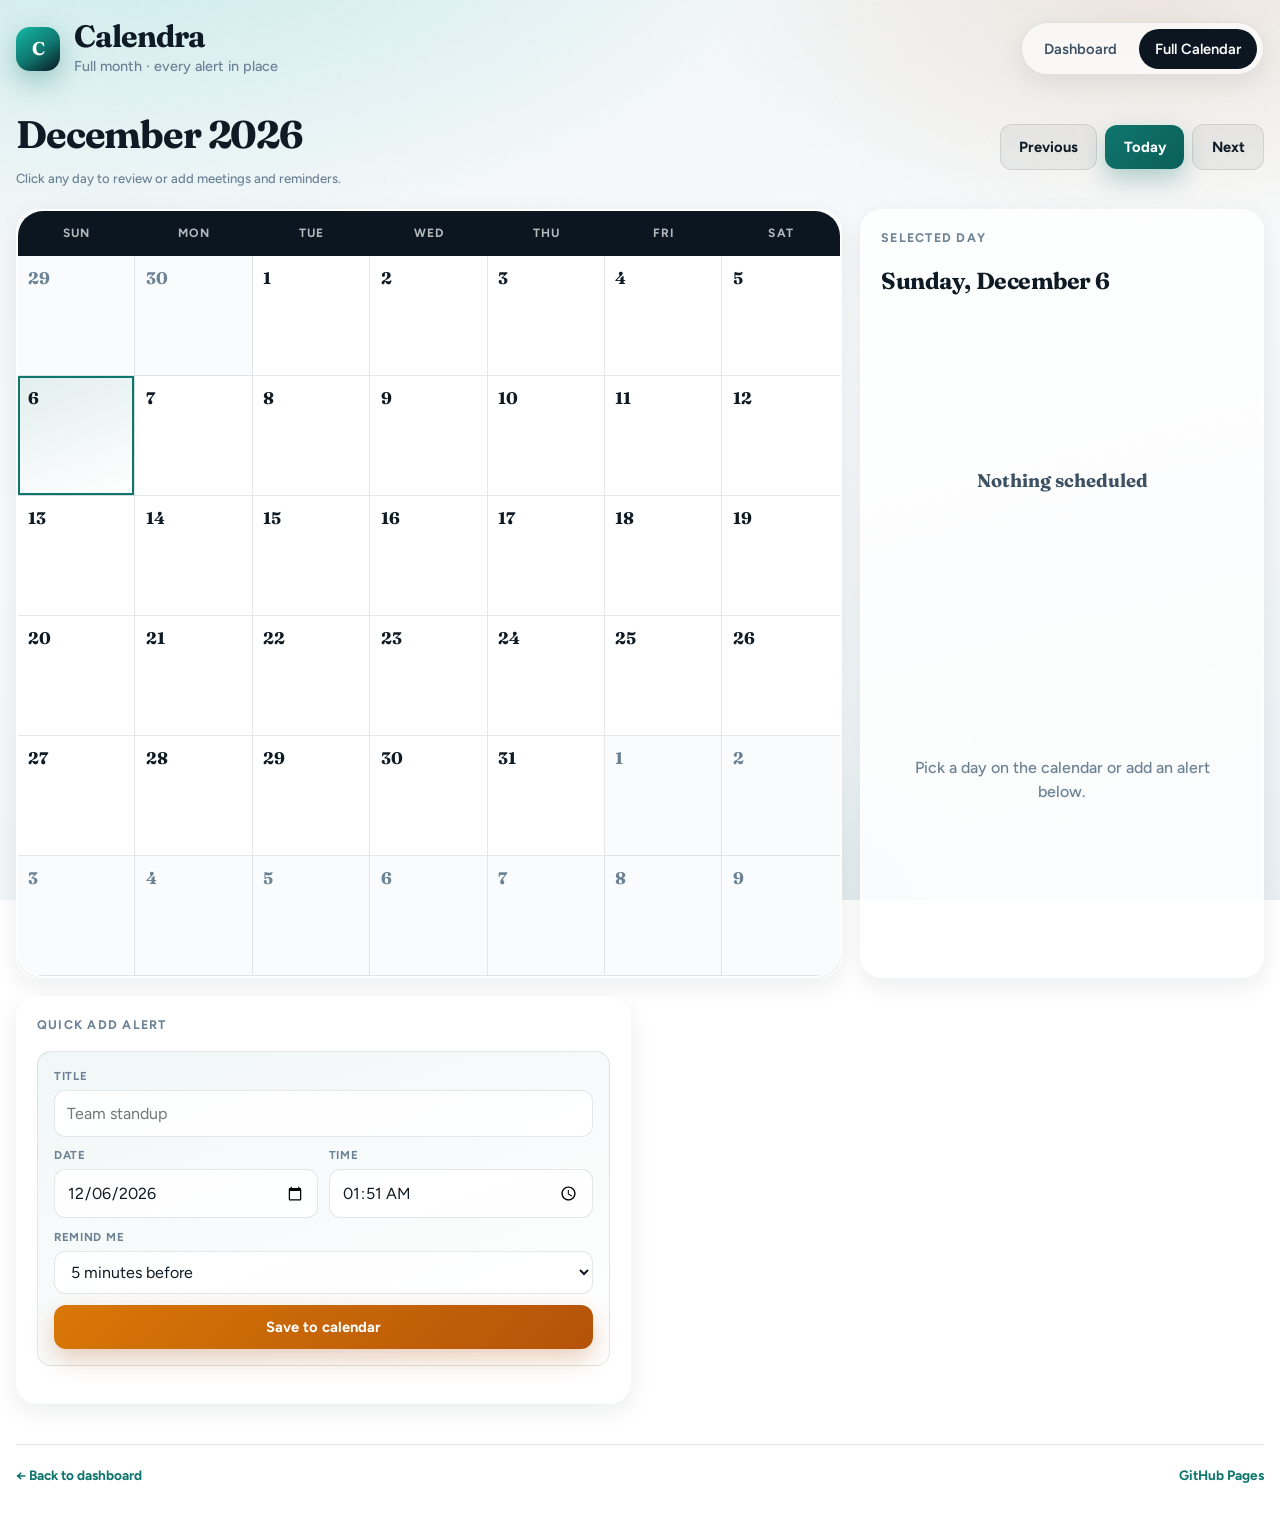
==== calendar.html @ 01c7d25f "Adding project" ====
<!DOCTYPE html>
<html lang="en">
  <head>
    <meta charset="UTF-8" />
    <meta name="viewport" content="width=device-width, initial-scale=1.0" />
    <meta name="description" content="Calendra full calendar — month view with day alerts and reminders." />
    <title>Calendra — Full Calendar</title>
    <link rel="icon" href="data:image/svg+xml,%3Csvg xmlns='http://www.w3.org/2000/svg' viewBox='0 0 64 64'%3E%3Crect width='64' height='64' rx='16' fill='%230b1620'/%3E%3Cpath d='M18 14h28v8H18zm0 14h12v22H18zm16 0h12v10H34zm0 14h12v8H34z' fill='%2314b8a6'/%3E%3C/svg%3E" />
    <link rel="stylesheet" href="css/styles.css" />
  </head>
  <body>
    <div class="app-shell">
      <header class="topbar">
        <a class="brand" href="index.html" aria-label="Calendra home">
          <div class="brand-mark" aria-hidden="true">C</div>
          <div class="brand-text">
            <h1>Calendra</h1>
            <p>Full month · every alert in place</p>
          </div>
        </a>
        <nav class="nav-links" aria-label="Primary">
          <a href="index.html">Dashboard</a>
          <a class="active" href="calendar.html">Full Calendar</a>
        </nav>
      </header>

      <div class="cal-toolbar">
        <div>
          <h2 id="cal-title">—</h2>
          <p class="status-line" style="margin: 0.35rem 0 0">
            Click any day to review or add meetings and reminders.
          </p>
        </div>
        <div class="cal-controls">
          <button type="button" class="btn btn-ghost" id="cal-prev">Previous</button>
          <button type="button" class="btn btn-primary" id="cal-today">Today</button>
          <button type="button" class="btn btn-ghost" id="cal-next">Next</button>
        </div>
      </div>

      <div class="gadgets" style="margin-bottom: 1.25rem">
        <article class="gadget g-xl" style="min-height: auto">
          <div class="gadget-inner" style="padding: 0">
            <div class="full-cal" id="full-calendar"></div>
          </div>
        </article>

        <article class="gadget g-md g-tall">
          <div class="gadget-inner">
            <div class="gadget-head">
              <h3 class="gadget-title">Selected day</h3>
            </div>
            <h3
              id="selected-day-label"
              style="margin: 0 0 1rem; font-family: var(--font-display); font-size: 1.45rem; letter-spacing: -0.02em"
            >
              —
            </h3>
            <div class="agenda-list" id="day-panel"></div>
          </div>
        </article>

        <article class="gadget g-lg">
          <div class="gadget-inner">
            <div class="gadget-head">
              <h3 class="gadget-title">Quick add alert</h3>
            </div>
            <form class="reminder-form" id="quick-form">
              <div class="field">
                <label for="quick-title">Title</label>
                <input id="quick-title" type="text" placeholder="Team standup" required />
              </div>
              <div class="form-row">
                <div class="field">
                  <label for="quick-date">Date</label>
                  <input id="quick-date" type="date" required />
                </div>
                <div class="field">
                  <label for="quick-time">Time</label>
                  <input id="quick-time" type="time" required />
                </div>
              </div>
              <div class="field">
                <label for="quick-lead">Remind me</label>
                <select id="quick-lead">
                  <option value="0">At start</option>
                  <option value="5" selected>5 minutes before</option>
                  <option value="10">10 minutes before</option>
                  <option value="15">15 minutes before</option>
                  <option value="30">30 minutes before</option>
                  <option value="60">1 hour before</option>
                </select>
              </div>
              <button type="submit" class="btn btn-warm">Save to calendar</button>
            </form>
          </div>
        </article>
      </div>

      <footer class="site-footer">
        <span><a href="index.html">← Back to dashboard</a></span>
        <span>
          <a href="https://lcarlini.github.io/Calendra/" target="_blank" rel="noopener">GitHub Pages</a>
        </span>
      </footer>
    </div>

    <div class="modal-backdrop" id="day-modal" role="dialog" aria-modal="true" aria-labelledby="modal-day-label">
      <div class="modal">
        <h3 id="modal-day-label">Day</h3>
        <p id="modal-day-summary">—</p>
        <p class="status-line">Use the Quick add panel to create an alert for this day, or close to keep browsing.</p>
        <div class="modal-actions">
          <button type="button" class="btn btn-ghost" data-close>Close</button>
          <button type="button" class="btn btn-primary" data-close onclick="document.getElementById('quick-title').focus()">
            Add alert
          </button>
        </div>
      </div>
    </div>

    <script type="module" src="js/calendar-page.js"></script>
  </body>
</html>
---- css/styles.css ----
/* Calendra — design system */
@import url('https://fonts.googleapis.com/css2?family=Fraunces:opsz,wght@9..144,500;9..144,700&family=Figtree:wght@400;500;600;700&display=swap');

:root {
  --ink: #0e1a24;
  --ink-soft: #3d5163;
  --muted: #6b8194;
  --line: rgba(14, 26, 36, 0.1);
  --surface: rgba(255, 255, 255, 0.78);
  --surface-solid: #ffffff;
  --accent: #0f766e;
  --accent-bright: #14b8a6;
  --accent-warm: #b45309;
  --accent-rose: #be123c;
  --sky: #e8f1f5;
  --mist: #f3f7f9;
  --deep: #0b1620;
  --deep-soft: #152433;
  --success: #047857;
  --warning: #b45309;
  --shadow: 0 18px 50px rgba(11, 22, 32, 0.12);
  --shadow-sm: 0 8px 24px rgba(11, 22, 32, 0.08);
  --radius: 22px;
  --radius-sm: 14px;
  --font-display: 'Fraunces', Georgia, serif;
  --font-body: 'Figtree', system-ui, sans-serif;
  --ease: cubic-bezier(0.22, 1, 0.36, 1);
}

*,
*::before,
*::after {
  box-sizing: border-box;
}

html {
  scroll-behavior: smooth;
}

body {
  margin: 0;
  min-height: 100vh;
  font-family: var(--font-body);
  color: var(--ink);
  background:
    radial-gradient(1200px 600px at 10% -10%, rgba(20, 184, 166, 0.18), transparent 55%),
    radial-gradient(900px 500px at 90% 0%, rgba(180, 83, 9, 0.12), transparent 50%),
    radial-gradient(800px 400px at 50% 100%, rgba(15, 118, 110, 0.1), transparent 45%),
    linear-gradient(165deg, #eef4f7 0%, #f7fafb 45%, #e9f0f4 100%);
  background-attachment: fixed;
  line-height: 1.5;
  overflow-x: hidden;
}

body::before {
  content: '';
  position: fixed;
  inset: 0;
  pointer-events: none;
  opacity: 0.35;
  background-image: url("data:image/svg+xml,%3Csvg viewBox='0 0 256 256' xmlns='http://www.w3.org/2000/svg'%3E%3Cfilter id='n'%3E%3CfeTurbulence type='fractalNoise' baseFrequency='0.85' numOctaves='4' stitchTiles='stitch'/%3E%3C/filter%3E%3Crect width='100%25' height='100%25' filter='url(%23n)'/%3E%3C/svg%3E");
  mix-blend-mode: soft-light;
  z-index: 0;
}

a {
  color: inherit;
  text-decoration: none;
}

button,
input,
select,
textarea {
  font: inherit;
  color: inherit;
}

button {
  cursor: pointer;
  border: none;
  background: none;
}

img {
  max-width: 100%;
  display: block;
}

/* Shell */
.app-shell {
  position: relative;
  z-index: 1;
  width: min(1440px, calc(100% - 2rem));
  margin: 0 auto;
  padding: 1.25rem 0 3rem;
}

.topbar {
  display: flex;
  align-items: center;
  justify-content: space-between;
  gap: 1rem;
  margin-bottom: 1.75rem;
  animation: rise 0.7s var(--ease) both;
}

.brand {
  display: flex;
  align-items: center;
  gap: 0.85rem;
}

.brand-mark {
  width: 44px;
  height: 44px;
  border-radius: 14px;
  background:
    linear-gradient(145deg, var(--accent-bright), var(--accent) 55%, var(--deep));
  box-shadow: 0 10px 28px rgba(15, 118, 110, 0.35);
  display: grid;
  place-items: center;
  color: white;
  font-family: var(--font-display);
  font-weight: 700;
  font-size: 1.15rem;
  position: relative;
  overflow: hidden;
}

.brand-mark::after {
  content: '';
  position: absolute;
  inset: 0;
  background: linear-gradient(120deg, transparent 30%, rgba(255, 255, 255, 0.28), transparent 70%);
  transform: translateX(-120%);
  animation: sheen 4.5s var(--ease) infinite;
}

.brand-text h1 {
  margin: 0;
  font-family: var(--font-display);
  font-size: clamp(1.55rem, 2.4vw, 2rem);
  font-weight: 700;
  letter-spacing: -0.03em;
  line-height: 1.1;
}

.brand-text p {
  margin: 0.15rem 0 0;
  color: var(--muted);
  font-size: 0.9rem;
  font-weight: 500;
}

.nav-links {
  display: flex;
  align-items: center;
  gap: 0.4rem;
  padding: 0.35rem;
  border-radius: 999px;
  background: rgba(255, 255, 255, 0.65);
  border: 1px solid var(--line);
  backdrop-filter: blur(16px);
  box-shadow: var(--shadow-sm);
}

.nav-links a {
  padding: 0.55rem 1rem;
  border-radius: 999px;
  font-weight: 600;
  font-size: 0.92rem;
  color: var(--ink-soft);
  transition: background 0.25s var(--ease), color 0.25s var(--ease), transform 0.25s var(--ease);
}

.nav-links a:hover {
  background: rgba(15, 118, 110, 0.08);
  color: var(--ink);
}

.nav-links a.active {
  background: var(--deep);
  color: white;
}

/* Hero strip */
.hero-strip {
  display: grid;
  grid-template-columns: 1.4fr 1fr;
  gap: 1.25rem;
  margin-bottom: 1.5rem;
  animation: rise 0.85s var(--ease) 0.08s both;
}

.hero-panel {
  position: relative;
  overflow: hidden;
  border-radius: calc(var(--radius) + 6px);
  padding: 1.75rem 1.85rem;
  min-height: 210px;
  color: white;
  background:
    linear-gradient(135deg, rgba(11, 22, 32, 0.92), rgba(15, 118, 110, 0.75)),
    url("data:image/svg+xml,%3Csvg width='60' height='60' viewBox='0 0 60 60' xmlns='http://www.w3.org/2000/svg'%3E%3Cg fill='none' fill-rule='evenodd'%3E%3Cg fill='%23ffffff' fill-opacity='0.04'%3E%3Cpath d='M36 34v-4h-2v4h-4v2h4v4h2v-4h4v-2h-4zm0-30V0h-2v4h-4v2h4v4h2V6h4V4h-4zM6 34v-4H4v4H0v2h4v4h2v-4h4v-2H6zM6 4V0H4v4H0v2h4v4h2V6h4V4H6z'/%3E%3C/g%3E%3C/g%3E%3C/svg%3E");
  box-shadow: var(--shadow);
}

.hero-panel::before {
  content: '';
  position: absolute;
  width: 280px;
  height: 280px;
  right: -60px;
  top: -80px;
  border-radius: 50%;
  background: radial-gradient(circle, rgba(20, 184, 166, 0.45), transparent 65%);
  animation: drift 10s ease-in-out infinite alternate;
}

.hero-panel::after {
  content: '';
  position: absolute;
  width: 200px;
  height: 200px;
  left: 35%;
  bottom: -90px;
  border-radius: 50%;
  background: radial-gradient(circle, rgba(180, 83, 9, 0.28), transparent 70%);
  animation: drift 12s ease-in-out infinite alternate-reverse;
}

.hero-content {
  position: relative;
  z-index: 1;
  height: 100%;
  display: flex;
  flex-direction: column;
  justify-content: space-between;
  gap: 1.25rem;
}

.hero-kicker {
  display: inline-flex;
  align-items: center;
  gap: 0.45rem;
  font-size: 0.78rem;
  font-weight: 700;
  letter-spacing: 0.12em;
  text-transform: uppercase;
  color: rgba(255, 255, 255, 0.72);
}

.hero-kicker span {
  width: 8px;
  height: 8px;
  border-radius: 50%;
  background: var(--accent-bright);
  box-shadow: 0 0 0 4px rgba(20, 184, 166, 0.25);
  animation: pulse 2s ease-in-out infinite;
}

.hero-panel h2 {
  margin: 0.4rem 0 0.35rem;
  font-family: var(--font-display);
  font-size: clamp(2rem, 4vw, 2.85rem);
  font-weight: 700;
  letter-spacing: -0.03em;
  line-height: 1.05;
  max-width: 14ch;
}

.hero-panel .hero-sub {
  margin: 0;
  max-width: 36ch;
  color: rgba(255, 255, 255, 0.78);
  font-size: 1rem;
}

.hero-meta {
  display: flex;
  flex-wrap: wrap;
  gap: 0.65rem;
}

.meta-chip {
  display: inline-flex;
  align-items: center;
  gap: 0.4rem;
  padding: 0.45rem 0.8rem;
  border-radius: 999px;
  background: rgba(255, 255, 255, 0.12);
  border: 1px solid rgba(255, 255, 255, 0.16);
  backdrop-filter: blur(8px);
  font-size: 0.85rem;
  font-weight: 600;
}

.hero-side {
  display: grid;
  gap: 1.25rem;
}

/* Gadgets grid */
.gadgets {
  display: grid;
  grid-template-columns: repeat(12, 1fr);
  gap: 1.15rem;
  animation: rise 0.9s var(--ease) 0.16s both;
}

.gadget {
  position: relative;
  background: var(--surface);
  border: 1px solid rgba(255, 255, 255, 0.7);
  border-radius: var(--radius);
  box-shadow: var(--shadow-sm);
  backdrop-filter: blur(18px);
  overflow: hidden;
  transition: transform 0.35s var(--ease), box-shadow 0.35s var(--ease);
}

.gadget:hover {
  transform: translateY(-3px);
  box-shadow: var(--shadow);
}

.gadget-inner {
  padding: 1.2rem 1.25rem 1.3rem;
  height: 100%;
  display: flex;
  flex-direction: column;
}

.gadget-head {
  display: flex;
  align-items: flex-start;
  justify-content: space-between;
  gap: 0.75rem;
  margin-bottom: 1rem;
}

.gadget-title {
  margin: 0;
  font-size: 0.78rem;
  font-weight: 700;
  letter-spacing: 0.1em;
  text-transform: uppercase;
  color: var(--muted);
}

.gadget-action {
  font-size: 0.8rem;
  font-weight: 700;
  color: var(--accent);
  padding: 0.25rem 0.55rem;
  border-radius: 8px;
  transition: background 0.2s var(--ease);
}

.gadget-action:hover {
  background: rgba(15, 118, 110, 0.1);
}

/* Size variants */
.g-sm { grid-column: span 3; min-height: 180px; }
.g-md { grid-column: span 4; min-height: 220px; }
.g-lg { grid-column: span 6; min-height: 280px; }
.g-xl { grid-column: span 8; min-height: 320px; }
.g-full { grid-column: span 12; min-height: 240px; }
.g-tall { min-height: 360px; }

/* Buttons */
.btn {
  display: inline-flex;
  align-items: center;
  justify-content: center;
  gap: 0.45rem;
  padding: 0.7rem 1.15rem;
  border-radius: 12px;
  font-weight: 700;
  font-size: 0.92rem;
  transition: transform 0.2s var(--ease), background 0.2s var(--ease), box-shadow 0.2s var(--ease);
}

.btn:hover {
  transform: translateY(-1px);
}

.btn-primary {
  background: linear-gradient(135deg, var(--accent), #0b5f59);
  color: white;
  box-shadow: 0 10px 24px rgba(15, 118, 110, 0.3);
}

.btn-primary:hover {
  box-shadow: 0 14px 28px rgba(15, 118, 110, 0.4);
}

.btn-ghost {
  background: rgba(14, 26, 36, 0.05);
  color: var(--ink);
  border: 1px solid var(--line);
}

.btn-ghost:hover {
  background: rgba(14, 26, 36, 0.08);
}

.btn-warm {
  background: linear-gradient(135deg, #d97706, #b45309);
  color: white;
  box-shadow: 0 10px 24px rgba(180, 83, 9, 0.28);
}

.btn-sm {
  padding: 0.45rem 0.8rem;
  font-size: 0.82rem;
  border-radius: 10px;
}

.btn-icon {
  width: 36px;
  height: 36px;
  padding: 0;
  border-radius: 10px;
  background: rgba(14, 26, 36, 0.05);
  border: 1px solid var(--line);
  display: grid;
  place-items: center;
  transition: background 0.2s var(--ease);
}

.btn-icon:hover {
  background: rgba(15, 118, 110, 0.1);
  color: var(--accent);
}

/* Clocks */
.clock-grid {
  display: grid;
  grid-template-columns: repeat(auto-fit, minmax(140px, 1fr));
  gap: 0.85rem;
  flex: 1;
}

.clock-card {
  padding: 1rem 0.9rem;
  border-radius: var(--radius-sm);
  background: linear-gradient(160deg, rgba(243, 247, 249, 0.95), rgba(255, 255, 255, 0.6));
  border: 1px solid var(--line);
  transition: border-color 0.25s var(--ease), transform 0.25s var(--ease);
}

.clock-card:hover {
  border-color: rgba(15, 118, 110, 0.35);
  transform: translateY(-2px);
}

.clock-card.local {
  background: linear-gradient(160deg, rgba(15, 118, 110, 0.12), rgba(255, 255, 255, 0.7));
  border-color: rgba(15, 118, 110, 0.25);
}

.clock-city {
  font-size: 0.78rem;
  font-weight: 700;
  letter-spacing: 0.06em;
  text-transform: uppercase;
  color: var(--muted);
  margin-bottom: 0.35rem;
}

.clock-time {
  font-family: var(--font-display);
  font-size: 1.65rem;
  font-weight: 700;
  letter-spacing: -0.03em;
  line-height: 1.1;
  font-variant-numeric: tabular-nums;
}

.clock-date {
  margin-top: 0.25rem;
  font-size: 0.8rem;
  color: var(--ink-soft);
  font-weight: 500;
}

.clock-offset {
  margin-top: 0.45rem;
  font-size: 0.72rem;
  font-weight: 700;
  color: var(--accent);
}

/* Mini calendar */
.mini-cal-nav {
  display: flex;
  align-items: center;
  justify-content: space-between;
  gap: 0.5rem;
  margin-bottom: 0.85rem;
}

.mini-cal-label {
  font-family: var(--font-display);
  font-size: 1.15rem;
  font-weight: 700;
  letter-spacing: -0.02em;
}

.weekday-row,
.days-grid {
  display: grid;
  grid-template-columns: repeat(7, 1fr);
  gap: 0.25rem;
}

.weekday-row span {
  text-align: center;
  font-size: 0.7rem;
  font-weight: 700;
  letter-spacing: 0.06em;
  text-transform: uppercase;
  color: var(--muted);
  padding: 0.25rem 0;
}

.day-cell {
  aspect-ratio: 1;
  border-radius: 12px;
  display: grid;
  place-items: center;
  font-size: 0.88rem;
  font-weight: 600;
  color: var(--ink-soft);
  transition: background 0.2s var(--ease), color 0.2s var(--ease), transform 0.2s var(--ease);
  position: relative;
}

.day-cell:not(.empty):hover {
  background: rgba(15, 118, 110, 0.1);
  color: var(--ink);
  transform: scale(1.05);
}

.day-cell.today {
  background: var(--deep);
  color: white;
  box-shadow: 0 8px 18px rgba(11, 22, 32, 0.25);
}

.day-cell.has-event::after {
  content: '';
  position: absolute;
  bottom: 5px;
  width: 5px;
  height: 5px;
  border-radius: 50%;
  background: var(--accent-bright);
}

.day-cell.today.has-event::after {
  background: white;
}

.day-cell.other-month {
  opacity: 0.35;
}

.day-cell.empty {
  pointer-events: none;
}

/* Full calendar page */
.cal-toolbar {
  display: flex;
  flex-wrap: wrap;
  align-items: center;
  justify-content: space-between;
  gap: 1rem;
  margin-bottom: 1.25rem;
  animation: rise 0.7s var(--ease) both;
}

.cal-toolbar h2 {
  margin: 0;
  font-family: var(--font-display);
  font-size: clamp(1.8rem, 3vw, 2.4rem);
  letter-spacing: -0.03em;
}

.cal-controls {
  display: flex;
  align-items: center;
  gap: 0.5rem;
}

.full-cal {
  background: var(--surface);
  border: 1px solid rgba(255, 255, 255, 0.7);
  border-radius: calc(var(--radius) + 4px);
  box-shadow: var(--shadow);
  backdrop-filter: blur(18px);
  overflow: hidden;
  animation: rise 0.85s var(--ease) 0.1s both;
}

.full-cal-weekdays {
  display: grid;
  grid-template-columns: repeat(7, 1fr);
  background: var(--deep);
  color: rgba(255, 255, 255, 0.7);
}

.full-cal-weekdays span {
  padding: 0.85rem 0.5rem;
  text-align: center;
  font-size: 0.75rem;
  font-weight: 700;
  letter-spacing: 0.1em;
  text-transform: uppercase;
}

.full-cal-days {
  display: grid;
  grid-template-columns: repeat(7, 1fr);
}

.full-day {
  min-height: 120px;
  padding: 0.65rem;
  border-right: 1px solid var(--line);
  border-bottom: 1px solid var(--line);
  background: rgba(255, 255, 255, 0.45);
  transition: background 0.2s var(--ease);
  cursor: pointer;
}

.full-day:nth-child(7n) {
  border-right: none;
}

.full-day:hover {
  background: rgba(15, 118, 110, 0.06);
}

.full-day.other {
  background: rgba(243, 247, 249, 0.5);
  color: var(--muted);
}

.full-day.today {
  background: linear-gradient(160deg, rgba(15, 118, 110, 0.12), rgba(255, 255, 255, 0.7));
  box-shadow: inset 0 0 0 2px var(--accent);
}

.full-day-num {
  font-family: var(--font-display);
  font-weight: 700;
  font-size: 1.05rem;
  margin-bottom: 0.4rem;
}

.full-day-events {
  display: flex;
  flex-direction: column;
  gap: 0.3rem;
}

.event-pill {
  font-size: 0.72rem;
  font-weight: 700;
  padding: 0.28rem 0.45rem;
  border-radius: 8px;
  background: rgba(15, 118, 110, 0.12);
  color: var(--accent);
  white-space: nowrap;
  overflow: hidden;
  text-overflow: ellipsis;
}

.event-pill.warn {
  background: rgba(180, 83, 9, 0.12);
  color: var(--accent-warm);
}

.event-pill.alert {
  background: rgba(190, 18, 60, 0.1);
  color: var(--accent-rose);
}

/* Weather */
.weather-now {
  display: grid;
  grid-template-columns: auto 1fr;
  gap: 1rem;
  align-items: center;
  margin-bottom: 1rem;
}

.weather-icon {
  width: 72px;
  height: 72px;
  border-radius: 20px;
  display: grid;
  place-items: center;
  font-size: 2rem;
  background: linear-gradient(145deg, rgba(15, 118, 110, 0.15), rgba(180, 83, 9, 0.1));
}

.weather-temp {
  font-family: var(--font-display);
  font-size: 2.6rem;
  font-weight: 700;
  letter-spacing: -0.04em;
  line-height: 1;
}

.weather-desc {
  color: var(--ink-soft);
  font-weight: 600;
  margin-top: 0.2rem;
}

.weather-loc {
  font-size: 0.85rem;
  color: var(--muted);
  font-weight: 600;
  margin-top: 0.15rem;
}

.weather-stats {
  display: grid;
  grid-template-columns: repeat(3, 1fr);
  gap: 0.55rem;
  margin-bottom: 1rem;
}

.stat {
  padding: 0.65rem;
  border-radius: 12px;
  background: rgba(14, 26, 36, 0.04);
  text-align: center;
}

.stat strong {
  display: block;
  font-family: var(--font-display);
  font-size: 1.1rem;
  letter-spacing: -0.02em;
}

.stat span {
  font-size: 0.7rem;
  font-weight: 700;
  letter-spacing: 0.06em;
  text-transform: uppercase;
  color: var(--muted);
}

.forecast-scroll {
  display: flex;
  gap: 0.55rem;
  overflow-x: auto;
  padding-bottom: 0.35rem;
  scrollbar-width: thin;
  scrollbar-color: rgba(15, 118, 110, 0.35) transparent;
  flex: 1;
}

.forecast-day {
  flex: 0 0 72px;
  padding: 0.7rem 0.4rem;
  border-radius: 14px;
  background: rgba(255, 255, 255, 0.7);
  border: 1px solid var(--line);
  text-align: center;
  transition: transform 0.2s var(--ease), border-color 0.2s var(--ease);
}

.forecast-day:hover {
  transform: translateY(-2px);
  border-color: rgba(15, 118, 110, 0.35);
}

.forecast-day .d {
  font-size: 0.7rem;
  font-weight: 700;
  color: var(--muted);
  text-transform: uppercase;
  letter-spacing: 0.04em;
}

.forecast-day .ico {
  font-size: 1.35rem;
  margin: 0.35rem 0;
}

.forecast-day .t {
  font-size: 0.8rem;
  font-weight: 700;
  font-variant-numeric: tabular-nums;
}

.forecast-day .rain {
  font-size: 0.68rem;
  color: var(--accent);
  font-weight: 600;
  margin-top: 0.2rem;
}

/* Reminders */
.reminder-form {
  display: grid;
  gap: 0.65rem;
  margin-bottom: 1rem;
  padding: 1rem;
  border-radius: var(--radius-sm);
  background: linear-gradient(160deg, rgba(15, 118, 110, 0.06), rgba(255, 255, 255, 0.5));
  border: 1px solid var(--line);
}

.form-row {
  display: grid;
  grid-template-columns: 1fr 1fr;
  gap: 0.65rem;
}

.field {
  display: flex;
  flex-direction: column;
  gap: 0.3rem;
}

.field label {
  font-size: 0.72rem;
  font-weight: 700;
  letter-spacing: 0.06em;
  text-transform: uppercase;
  color: var(--muted);
}

.field input,
.field select,
.field textarea {
  padding: 0.65rem 0.75rem;
  border-radius: 11px;
  border: 1px solid var(--line);
  background: rgba(255, 255, 255, 0.9);
  outline: none;
  transition: border-color 0.2s var(--ease), box-shadow 0.2s var(--ease);
}

.field input:focus,
.field select:focus,
.field textarea:focus {
  border-color: rgba(15, 118, 110, 0.5);
  box-shadow: 0 0 0 3px rgba(15, 118, 110, 0.12);
}

.reminder-list {
  display: flex;
  flex-direction: column;
  gap: 0.55rem;
  flex: 1;
  overflow: auto;
  max-height: 320px;
  padding-right: 0.2rem;
}

.reminder-item {
  display: grid;
  grid-template-columns: auto 1fr auto;
  gap: 0.75rem;
  align-items: start;
  padding: 0.85rem;
  border-radius: 14px;
  background: rgba(255, 255, 255, 0.75);
  border: 1px solid var(--line);
  animation: rise 0.4s var(--ease) both;
}

.reminder-item.done {
  opacity: 0.55;
}

.reminder-item.done .reminder-title {
  text-decoration: line-through;
}

.reminder-time {
  min-width: 58px;
  padding: 0.35rem 0.5rem;
  border-radius: 10px;
  background: var(--deep);
  color: white;
  font-weight: 700;
  font-size: 0.8rem;
  text-align: center;
  font-variant-numeric: tabular-nums;
}

.reminder-title {
  font-weight: 700;
  font-size: 0.95rem;
  margin: 0 0 0.15rem;
}

.reminder-meta {
  font-size: 0.78rem;
  color: var(--muted);
  font-weight: 500;
}

.reminder-actions {
  display: flex;
  gap: 0.3rem;
}

.empty-state {
  flex: 1;
  display: grid;
  place-items: center;
  text-align: center;
  padding: 1.5rem;
  color: var(--muted);
  font-weight: 500;
}

.empty-state strong {
  display: block;
  color: var(--ink-soft);
  font-family: var(--font-display);
  font-size: 1.15rem;
  margin-bottom: 0.3rem;
}

/* Agenda today */
.agenda-list {
  display: flex;
  flex-direction: column;
  gap: 0.6rem;
  flex: 1;
}

.agenda-item {
  display: grid;
  grid-template-columns: 4px 1fr;
  gap: 0.85rem;
  padding: 0.75rem 0.85rem;
  border-radius: 14px;
  background: rgba(255, 255, 255, 0.7);
  border: 1px solid var(--line);
}

.agenda-bar {
  border-radius: 999px;
  background: var(--accent);
}

.agenda-bar.warm { background: var(--accent-warm); }
.agenda-bar.rose { background: var(--accent-rose); }

.agenda-time {
  font-size: 0.75rem;
  font-weight: 700;
  color: var(--muted);
  letter-spacing: 0.04em;
}

.agenda-title {
  font-weight: 700;
  margin-top: 0.1rem;
}

/* Modal */
.modal-backdrop {
  position: fixed;
  inset: 0;
  background: rgba(11, 22, 32, 0.55);
  backdrop-filter: blur(6px);
  z-index: 100;
  display: grid;
  place-items: center;
  padding: 1rem;
  opacity: 0;
  pointer-events: none;
  transition: opacity 0.25s var(--ease);
}

.modal-backdrop.open {
  opacity: 1;
  pointer-events: auto;
}

.modal {
  width: min(480px, 100%);
  background: var(--surface-solid);
  border-radius: calc(var(--radius) + 2px);
  box-shadow: var(--shadow);
  padding: 1.5rem;
  transform: translateY(12px) scale(0.98);
  transition: transform 0.3s var(--ease);
}

.modal-backdrop.open .modal {
  transform: none;
}

.modal h3 {
  margin: 0 0 0.35rem;
  font-family: var(--font-display);
  font-size: 1.45rem;
  letter-spacing: -0.02em;
}

.modal p {
  margin: 0 0 1.1rem;
  color: var(--muted);
}

.modal-actions {
  display: flex;
  justify-content: flex-end;
  gap: 0.5rem;
  margin-top: 1rem;
}

/* Toast */
.toast-host {
  position: fixed;
  right: 1.25rem;
  bottom: 1.25rem;
  z-index: 200;
  display: flex;
  flex-direction: column;
  gap: 0.55rem;
}

.toast {
  min-width: 260px;
  max-width: 360px;
  padding: 0.9rem 1rem;
  border-radius: 14px;
  background: var(--deep);
  color: white;
  box-shadow: var(--shadow);
  animation: slideIn 0.35s var(--ease) both;
  font-weight: 600;
  font-size: 0.9rem;
}

.toast small {
  display: block;
  margin-top: 0.2rem;
  opacity: 0.7;
  font-weight: 500;
}

/* Status / loading */
.status-line {
  font-size: 0.82rem;
  color: var(--muted);
  font-weight: 500;
}

.loading-dots::after {
  content: '';
  animation: dots 1.2s steps(4, end) infinite;
}

/* Footer */
.site-footer {
  margin-top: 2.5rem;
  padding-top: 1.25rem;
  border-top: 1px solid var(--line);
  display: flex;
  flex-wrap: wrap;
  justify-content: space-between;
  gap: 0.75rem;
  color: var(--muted);
  font-size: 0.85rem;
  font-weight: 500;
  animation: rise 1s var(--ease) 0.2s both;
}

.site-footer a {
  color: var(--accent);
  font-weight: 700;
}

/* Animations */
@keyframes rise {
  from {
    opacity: 0;
    transform: translateY(16px);
  }
  to {
    opacity: 1;
    transform: none;
  }
}

@keyframes sheen {
  0%, 70% { transform: translateX(-120%); }
  100% { transform: translateX(120%); }
}

@keyframes drift {
  from { transform: translate(0, 0); }
  to { transform: translate(-20px, 16px); }
}

@keyframes pulse {
  0%, 100% { transform: scale(1); opacity: 1; }
  50% { transform: scale(1.15); opacity: 0.75; }
}

@keyframes slideIn {
  from {
    opacity: 0;
    transform: translateY(12px);
  }
  to {
    opacity: 1;
    transform: none;
  }
}

@keyframes dots {
  0% { content: ''; }
  25% { content: '.'; }
  50% { content: '..'; }
  75% { content: '...'; }
}

/* Responsive */
@media (max-width: 1100px) {
  .g-sm { grid-column: span 4; }
  .g-md { grid-column: span 6; }
  .g-lg { grid-column: span 6; }
  .g-xl { grid-column: span 12; }
}

@media (max-width: 820px) {
  .hero-strip {
    grid-template-columns: 1fr;
  }

  .g-sm,
  .g-md,
  .g-lg,
  .g-xl,
  .g-full {
    grid-column: span 12;
  }

  .form-row {
    grid-template-columns: 1fr;
  }

  .full-day {
    min-height: 88px;
  }

  .topbar {
    flex-direction: column;
    align-items: stretch;
  }

  .nav-links {
    justify-content: center;
  }
}

@media (max-width: 560px) {
  .app-shell {
    width: calc(100% - 1.25rem);
  }

  .full-cal-weekdays span {
    font-size: 0.62rem;
    padding: 0.65rem 0.2rem;
  }

  .full-day {
    min-height: 72px;
    padding: 0.4rem;
  }

  .full-day-num {
    font-size: 0.9rem;
  }

  .event-pill {
    font-size: 0.62rem;
    padding: 0.2rem 0.3rem;
  }

  .weather-stats {
    grid-template-columns: 1fr;
  }
}
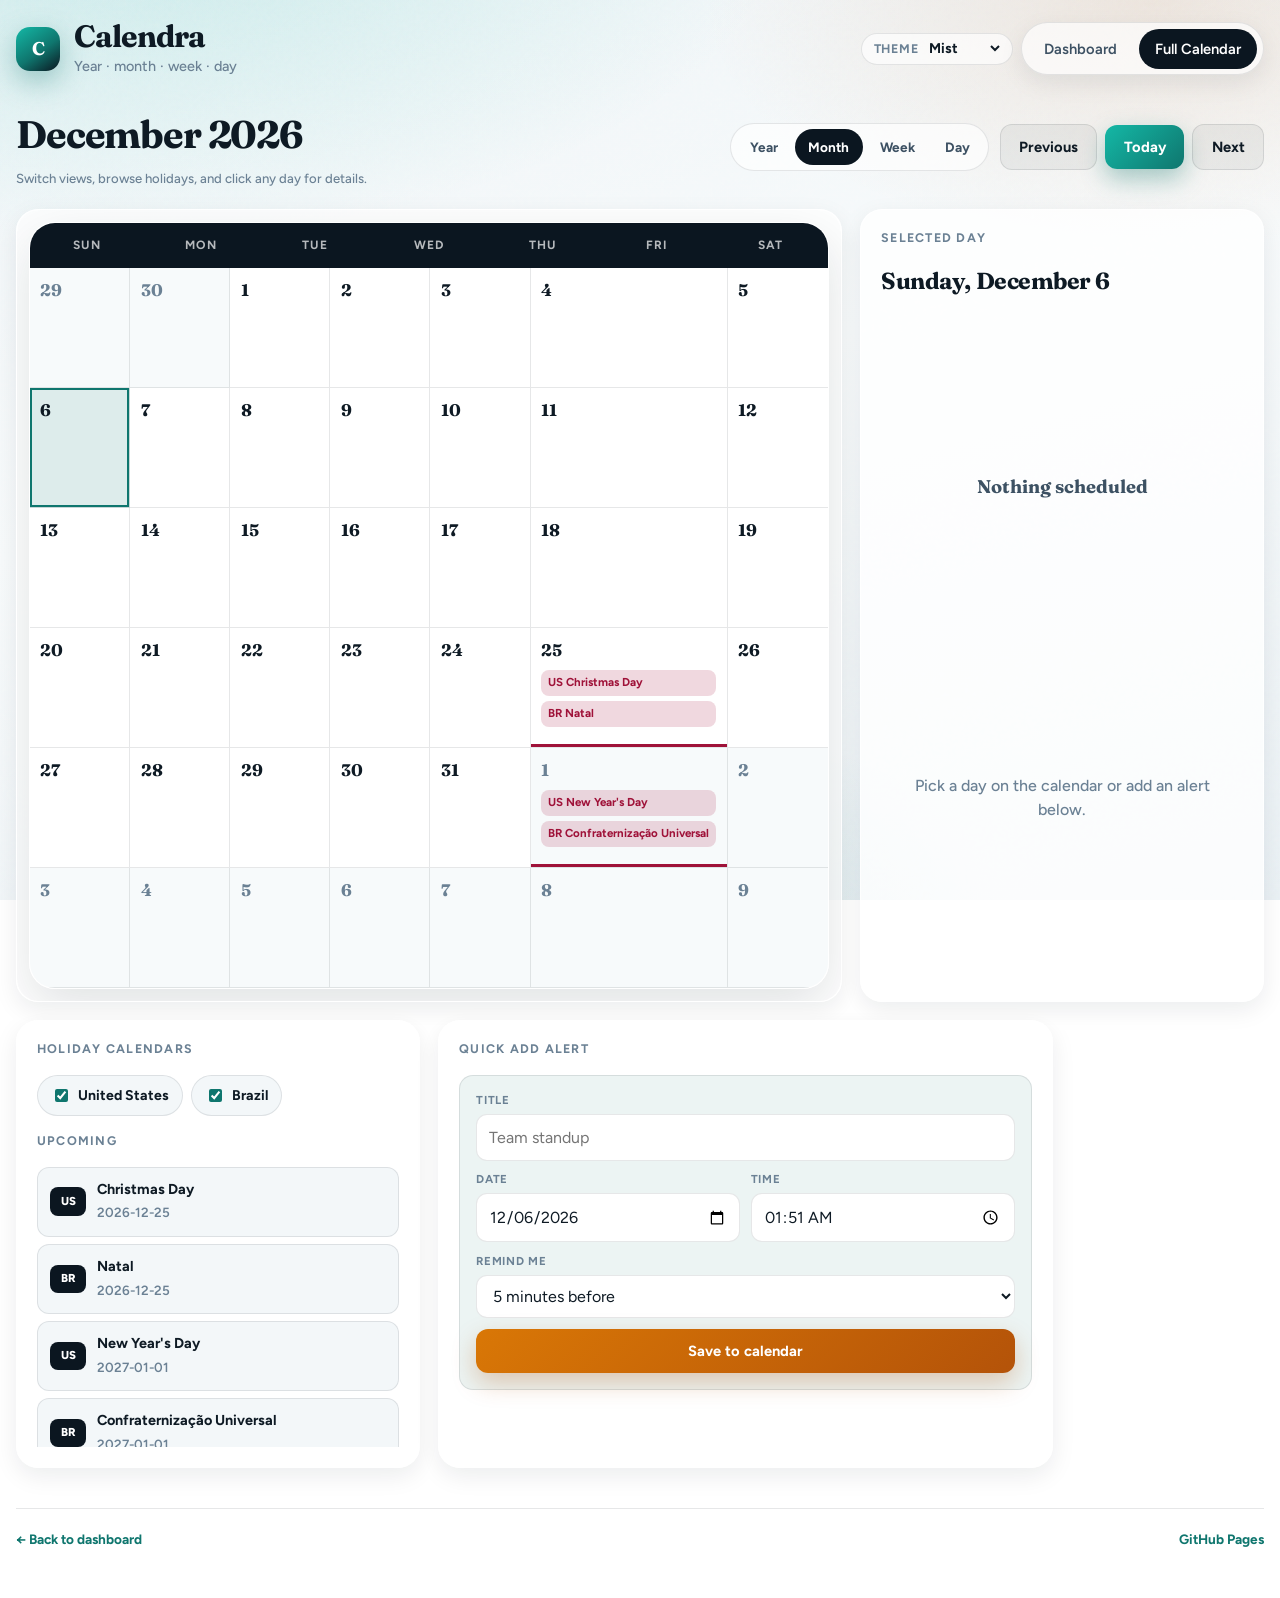
==== commit fab90dbd: "New features" ====
--- a/calendar.html
+++ b/calendar.html
@@ -1,12 +1,20 @@
 <!DOCTYPE html>
-<html lang="en">
+<html lang="en" data-theme="mist" data-mode="light">
   <head>
     <meta charset="UTF-8" />
     <meta name="viewport" content="width=device-width, initial-scale=1.0" />
-    <meta name="description" content="Calendra full calendar — month view with day alerts and reminders." />
+    <meta name="description" content="Calendra full calendar — year, month, week, and day views with USA and Brazil holidays." />
     <title>Calendra — Full Calendar</title>
     <link rel="icon" href="data:image/svg+xml,%3Csvg xmlns='http://www.w3.org/2000/svg' viewBox='0 0 64 64'%3E%3Crect width='64' height='64' rx='16' fill='%230b1620'/%3E%3Cpath d='M18 14h28v8H18zm0 14h12v22H18zm16 0h12v10H34zm0 14h12v8H34z' fill='%2314b8a6'/%3E%3C/svg%3E" />
     <link rel="stylesheet" href="css/styles.css" />
+    <script>
+      try {
+        var t = localStorage.getItem('calendra.theme.v1') || 'mist';
+        document.documentElement.dataset.theme = t;
+        var dark = ['midnight', 'ocean', 'ink', 'aurora'].indexOf(t) !== -1;
+        document.documentElement.dataset.mode = dark ? 'dark' : 'light';
+      } catch (e) {}
+    </script>
   </head>
   <body>
     <div class="app-shell">
@@ -15,33 +23,47 @@
           <div class="brand-mark" aria-hidden="true">C</div>
           <div class="brand-text">
             <h1>Calendra</h1>
-            <p>Full month · every alert in place</p>
+            <p>Year · month · week · day</p>
           </div>
         </a>
-        <nav class="nav-links" aria-label="Primary">
-          <a href="index.html">Dashboard</a>
-          <a class="active" href="calendar.html">Full Calendar</a>
-        </nav>
+        <div class="topbar-tools">
+          <label class="tool-field">
+            <span>Theme</span>
+            <select id="theme-select" aria-label="Color theme"></select>
+          </label>
+          <nav class="nav-links" aria-label="Primary">
+            <a href="index.html">Dashboard</a>
+            <a class="active" href="calendar.html">Full Calendar</a>
+          </nav>
+        </div>
       </header>
 
       <div class="cal-toolbar">
         <div>
           <h2 id="cal-title">—</h2>
           <p class="status-line" style="margin: 0.35rem 0 0">
-            Click any day to review or add meetings and reminders.
+            Switch views, browse holidays, and click any day for details.
           </p>
         </div>
-        <div class="cal-controls">
-          <button type="button" class="btn btn-ghost" id="cal-prev">Previous</button>
-          <button type="button" class="btn btn-primary" id="cal-today">Today</button>
-          <button type="button" class="btn btn-ghost" id="cal-next">Next</button>
+        <div class="cal-controls-wrap">
+          <div class="view-switch" role="tablist" aria-label="Calendar view">
+            <button type="button" class="view-btn" data-view="year">Year</button>
+            <button type="button" class="view-btn active" data-view="month">Month</button>
+            <button type="button" class="view-btn" data-view="week">Week</button>
+            <button type="button" class="view-btn" data-view="day">Day</button>
+          </div>
+          <div class="cal-controls">
+            <button type="button" class="btn btn-ghost" id="cal-prev">Previous</button>
+            <button type="button" class="btn btn-primary" id="cal-today">Today</button>
+            <button type="button" class="btn btn-ghost" id="cal-next">Next</button>
+          </div>
         </div>
       </div>
 
-      <div class="gadgets" style="margin-bottom: 1.25rem">
-        <article class="gadget g-xl" style="min-height: auto">
-          <div class="gadget-inner" style="padding: 0">
-            <div class="full-cal" id="full-calendar"></div>
+      <div class="gadgets cal-layout">
+        <article class="gadget g-xl cal-main" style="min-height: auto">
+          <div class="gadget-inner" style="padding: 0.75rem">
+            <div id="full-calendar"></div>
           </div>
         </article>
 
@@ -50,13 +72,30 @@
             <div class="gadget-head">
               <h3 class="gadget-title">Selected day</h3>
             </div>
-            <h3
-              id="selected-day-label"
-              style="margin: 0 0 1rem; font-family: var(--font-display); font-size: 1.45rem; letter-spacing: -0.02em"
-            >
-              —
-            </h3>
+            <h3 id="selected-day-label" class="selected-day-title">—</h3>
             <div class="agenda-list" id="day-panel"></div>
+          </div>
+        </article>
+
+        <article class="gadget g-md">
+          <div class="gadget-inner">
+            <div class="gadget-head">
+              <h3 class="gadget-title">Holiday calendars</h3>
+            </div>
+            <div class="holiday-toggles">
+              <label class="check-pill">
+                <input type="checkbox" id="holiday-us" checked />
+                <span>United States</span>
+              </label>
+              <label class="check-pill">
+                <input type="checkbox" id="holiday-br" checked />
+                <span>Brazil</span>
+              </label>
+            </div>
+            <div class="gadget-head" style="margin-top: 1rem">
+              <h3 class="gadget-title">Upcoming</h3>
+            </div>
+            <div class="holiday-list" id="holiday-upcoming"></div>
           </div>
         </article>
 
@@ -109,7 +148,7 @@
       <div class="modal">
         <h3 id="modal-day-label">Day</h3>
         <p id="modal-day-summary">—</p>
-        <p class="status-line">Use the Quick add panel to create an alert for this day, or close to keep browsing.</p>
+        <p class="status-line">Use Quick add to create an alert for this day, or close to keep browsing.</p>
         <div class="modal-actions">
           <button type="button" class="btn btn-ghost" data-close>Close</button>
           <button type="button" class="btn btn-primary" data-close onclick="document.getElementById('quick-title').focus()">
--- a/css/styles.css
+++ b/css/styles.css
@@ -1,30 +1,161 @@
 /* Calendra — design system */
 @import url('https://fonts.googleapis.com/css2?family=Fraunces:opsz,wght@9..144,500;9..144,700&family=Figtree:wght@400;500;600;700&display=swap');
 
-:root {
+:root,
+[data-theme='mist'] {
   --ink: #0e1a24;
   --ink-soft: #3d5163;
   --muted: #6b8194;
   --line: rgba(14, 26, 36, 0.1);
   --surface: rgba(255, 255, 255, 0.78);
   --surface-solid: #ffffff;
+  --surface-soft: rgba(243, 247, 249, 0.95);
   --accent: #0f766e;
   --accent-bright: #14b8a6;
   --accent-warm: #b45309;
   --accent-rose: #be123c;
-  --sky: #e8f1f5;
-  --mist: #f3f7f9;
   --deep: #0b1620;
   --deep-soft: #152433;
-  --success: #047857;
-  --warning: #b45309;
   --shadow: 0 18px 50px rgba(11, 22, 32, 0.12);
   --shadow-sm: 0 8px 24px rgba(11, 22, 32, 0.08);
+  --bg-1: rgba(20, 184, 166, 0.18);
+  --bg-2: rgba(180, 83, 9, 0.12);
+  --bg-3: rgba(15, 118, 110, 0.1);
+  --bg-base: linear-gradient(165deg, #eef4f7 0%, #f7fafb 45%, #e9f0f4 100%);
+  --nav-bg: rgba(255, 255, 255, 0.65);
+  --chip-bg: rgba(255, 255, 255, 0.12);
   --radius: 22px;
   --radius-sm: 14px;
   --font-display: 'Fraunces', Georgia, serif;
   --font-body: 'Figtree', system-ui, sans-serif;
   --ease: cubic-bezier(0.22, 1, 0.36, 1);
+  --holiday: #9f1239;
+  --gadget-border: rgba(255, 255, 255, 0.7);
+}
+
+[data-theme='midnight'] {
+  --ink: #e8eef4;
+  --ink-soft: #b7c5d3;
+  --muted: #8aa0b5;
+  --line: rgba(232, 238, 244, 0.12);
+  --surface: rgba(18, 28, 40, 0.82);
+  --surface-solid: #121c28;
+  --surface-soft: rgba(22, 34, 48, 0.95);
+  --accent: #2dd4bf;
+  --accent-bright: #5eead4;
+  --accent-warm: #f59e0b;
+  --accent-rose: #fb7185;
+  --deep: #0a121b;
+  --deep-soft: #152233;
+  --shadow: 0 18px 50px rgba(0, 0, 0, 0.45);
+  --shadow-sm: 0 8px 24px rgba(0, 0, 0, 0.35);
+  --bg-1: rgba(45, 212, 191, 0.12);
+  --bg-2: rgba(245, 158, 11, 0.1);
+  --bg-3: rgba(56, 189, 248, 0.08);
+  --bg-base: linear-gradient(165deg, #0a121b 0%, #121c28 50%, #0d1824 100%);
+  --nav-bg: rgba(18, 28, 40, 0.75);
+  --gadget-border: rgba(232, 238, 244, 0.08);
+  --holiday: #fb7185;
+}
+
+[data-theme='ocean'] {
+  --ink: #e7f6ff;
+  --ink-soft: #b7d7ea;
+  --muted: #87a8bd;
+  --line: rgba(231, 246, 255, 0.12);
+  --surface: rgba(10, 36, 56, 0.78);
+  --surface-solid: #0c2a40;
+  --surface-soft: rgba(12, 42, 64, 0.95);
+  --accent: #38bdf8;
+  --accent-bright: #7dd3fc;
+  --accent-warm: #fbbf24;
+  --accent-rose: #f472b6;
+  --deep: #061824;
+  --deep-soft: #0a2436;
+  --shadow: 0 18px 50px rgba(0, 0, 0, 0.4);
+  --shadow-sm: 0 8px 24px rgba(0, 0, 0, 0.3);
+  --bg-1: rgba(56, 189, 248, 0.16);
+  --bg-2: rgba(14, 165, 233, 0.12);
+  --bg-3: rgba(20, 184, 166, 0.1);
+  --bg-base: linear-gradient(165deg, #061824 0%, #0c2a40 45%, #0a2033 100%);
+  --nav-bg: rgba(10, 36, 56, 0.8);
+  --gadget-border: rgba(231, 246, 255, 0.08);
+  --holiday: #f472b6;
+}
+
+[data-theme='sand'] {
+  --ink: #1c1917;
+  --ink-soft: #57534e;
+  --muted: #78716c;
+  --line: rgba(28, 25, 23, 0.1);
+  --surface: rgba(255, 252, 248, 0.86);
+  --surface-solid: #fffdf9;
+  --surface-soft: rgba(250, 245, 235, 0.95);
+  --accent: #0f766e;
+  --accent-bright: #0d9488;
+  --accent-warm: #c2410c;
+  --accent-rose: #be123c;
+  --deep: #1c1917;
+  --deep-soft: #292524;
+  --shadow: 0 18px 50px rgba(28, 25, 23, 0.1);
+  --shadow-sm: 0 8px 24px rgba(28, 25, 23, 0.07);
+  --bg-1: rgba(15, 118, 110, 0.1);
+  --bg-2: rgba(194, 65, 12, 0.08);
+  --bg-3: rgba(120, 113, 108, 0.08);
+  --bg-base: linear-gradient(165deg, #f5f0e8 0%, #faf7f2 50%, #efe9df 100%);
+  --nav-bg: rgba(255, 252, 248, 0.75);
+  --gadget-border: rgba(255, 255, 255, 0.8);
+  --holiday: #be123c;
+}
+
+[data-theme='ink'] {
+  --ink: #f4f4f5;
+  --ink-soft: #d4d4d8;
+  --muted: #a1a1aa;
+  --line: rgba(244, 244, 245, 0.1);
+  --surface: rgba(24, 24, 27, 0.88);
+  --surface-solid: #18181b;
+  --surface-soft: rgba(39, 39, 42, 0.95);
+  --accent: #a3e635;
+  --accent-bright: #bef264;
+  --accent-warm: #fb923c;
+  --accent-rose: #f43f5e;
+  --deep: #09090b;
+  --deep-soft: #18181b;
+  --shadow: 0 18px 50px rgba(0, 0, 0, 0.5);
+  --shadow-sm: 0 8px 24px rgba(0, 0, 0, 0.35);
+  --bg-1: rgba(163, 230, 53, 0.1);
+  --bg-2: rgba(251, 146, 60, 0.08);
+  --bg-3: rgba(244, 63, 94, 0.06);
+  --bg-base: linear-gradient(165deg, #09090b 0%, #18181b 50%, #0c0c0e 100%);
+  --nav-bg: rgba(24, 24, 27, 0.85);
+  --gadget-border: rgba(244, 244, 245, 0.08);
+  --holiday: #f43f5e;
+}
+
+[data-theme='aurora'] {
+  --ink: #ecfeff;
+  --ink-soft: #a5f3fc;
+  --muted: #67e8f9;
+  --line: rgba(236, 254, 255, 0.12);
+  --surface: rgba(15, 23, 42, 0.78);
+  --surface-solid: #0f172a;
+  --surface-soft: rgba(30, 41, 59, 0.95);
+  --accent: #22d3ee;
+  --accent-bright: #67e8f9;
+  --accent-warm: #f472b6;
+  --accent-rose: #e879f9;
+  --deep: #020617;
+  --deep-soft: #0f172a;
+  --shadow: 0 18px 50px rgba(0, 0, 0, 0.45);
+  --shadow-sm: 0 8px 24px rgba(0, 0, 0, 0.35);
+  --bg-1: rgba(34, 211, 238, 0.14);
+  --bg-2: rgba(244, 114, 182, 0.12);
+  --bg-3: rgba(232, 121, 249, 0.1);
+  --bg-base: linear-gradient(165deg, #020617 0%, #0f172a 40%, #164e63 100%);
+  --nav-bg: rgba(15, 23, 42, 0.8);
+  --gadget-border: rgba(236, 254, 255, 0.08);
+  --holiday: #e879f9;
 }
 
 *,
@@ -43,13 +174,14 @@
   font-family: var(--font-body);
   color: var(--ink);
   background:
-    radial-gradient(1200px 600px at 10% -10%, rgba(20, 184, 166, 0.18), transparent 55%),
-    radial-gradient(900px 500px at 90% 0%, rgba(180, 83, 9, 0.12), transparent 50%),
-    radial-gradient(800px 400px at 50% 100%, rgba(15, 118, 110, 0.1), transparent 45%),
-    linear-gradient(165deg, #eef4f7 0%, #f7fafb 45%, #e9f0f4 100%);
+    radial-gradient(1200px 600px at 10% -10%, var(--bg-1), transparent 55%),
+    radial-gradient(900px 500px at 90% 0%, var(--bg-2), transparent 50%),
+    radial-gradient(800px 400px at 50% 100%, var(--bg-3), transparent 45%),
+    var(--bg-base);
   background-attachment: fixed;
   line-height: 1.5;
   overflow-x: hidden;
+  transition: color 0.25s var(--ease);
 }
 
 body::before {
@@ -153,13 +285,50 @@
   font-weight: 500;
 }
 
+.topbar-tools {
+  display: flex;
+  flex-wrap: wrap;
+  align-items: center;
+  justify-content: flex-end;
+  gap: 0.55rem;
+}
+
+.tool-field {
+  display: inline-flex;
+  align-items: center;
+  gap: 0.4rem;
+  padding: 0.35rem 0.55rem 0.35rem 0.75rem;
+  border-radius: 999px;
+  background: var(--nav-bg);
+  border: 1px solid var(--line);
+  backdrop-filter: blur(16px);
+  font-size: 0.78rem;
+  font-weight: 700;
+  letter-spacing: 0.06em;
+  text-transform: uppercase;
+  color: var(--muted);
+}
+
+.tool-field select,
+.weather-tools select {
+  border: none;
+  background: transparent;
+  color: var(--ink);
+  font-weight: 700;
+  font-size: 0.88rem;
+  text-transform: none;
+  letter-spacing: 0;
+  outline: none;
+  cursor: pointer;
+}
+
 .nav-links {
   display: flex;
   align-items: center;
   gap: 0.4rem;
   padding: 0.35rem;
   border-radius: 999px;
-  background: rgba(255, 255, 255, 0.65);
+  background: var(--nav-bg);
   border: 1px solid var(--line);
   backdrop-filter: blur(16px);
   box-shadow: var(--shadow-sm);
@@ -312,17 +481,85 @@
 .gadget {
   position: relative;
   background: var(--surface);
-  border: 1px solid rgba(255, 255, 255, 0.7);
+  border: 1px solid var(--gadget-border);
   border-radius: var(--radius);
   box-shadow: var(--shadow-sm);
   backdrop-filter: blur(18px);
   overflow: hidden;
-  transition: transform 0.35s var(--ease), box-shadow 0.35s var(--ease);
+  transition: transform 0.35s var(--ease), box-shadow 0.35s var(--ease), grid-column 0.2s var(--ease);
 }
 
 .gadget:hover {
   transform: translateY(-3px);
   box-shadow: var(--shadow);
+}
+
+.gadget.dragging {
+  opacity: 0.55;
+  transform: scale(0.98);
+}
+
+.gadget.drag-over {
+  box-shadow: inset 0 0 0 2px var(--accent);
+}
+
+.gadget-chrome {
+  display: none;
+  align-items: center;
+  justify-content: space-between;
+  gap: 0.5rem;
+  padding: 0.55rem 0.75rem;
+  background: var(--surface-soft);
+  border-bottom: 1px solid var(--line);
+}
+
+.gadgets.edit-mode .gadget-chrome {
+  display: flex;
+}
+
+.gadgets.edit-mode .gadget {
+  outline: 1px dashed rgba(15, 118, 110, 0.35);
+}
+
+.drag-handle {
+  width: 36px;
+  height: 32px;
+  border-radius: 8px;
+  border: 1px solid var(--line);
+  background: var(--surface-solid);
+  color: var(--muted);
+  font-size: 1rem;
+  cursor: grab;
+  display: grid;
+  place-items: center;
+}
+
+.drag-handle:active {
+  cursor: grabbing;
+}
+
+.size-pills {
+  display: flex;
+  flex-wrap: wrap;
+  gap: 0.25rem;
+}
+
+.size-pill {
+  min-width: 34px;
+  padding: 0.3rem 0.45rem;
+  border-radius: 8px;
+  border: 1px solid var(--line);
+  background: transparent;
+  color: var(--muted);
+  font-size: 0.72rem;
+  font-weight: 800;
+}
+
+.size-pill.active,
+.size-pill:hover {
+  background: var(--deep);
+  color: #fff;
+  border-color: var(--deep);
 }
 
 .gadget-inner {
@@ -388,9 +625,13 @@
 }
 
 .btn-primary {
-  background: linear-gradient(135deg, var(--accent), #0b5f59);
-  color: white;
-  box-shadow: 0 10px 24px rgba(15, 118, 110, 0.3);
+  background: linear-gradient(135deg, var(--accent-bright), var(--accent));
+  color: #041016;
+  box-shadow: 0 10px 24px color-mix(in srgb, var(--accent) 35%, transparent);
+}
+
+[data-mode='light'] .btn-primary {
+  color: #fff;
 }
 
 .btn-primary:hover {
@@ -439,27 +680,78 @@
 /* Clocks */
 .clock-grid {
   display: grid;
-  grid-template-columns: repeat(auto-fit, minmax(140px, 1fr));
-  gap: 0.85rem;
+  grid-template-columns: repeat(auto-fit, minmax(180px, 1fr));
+  gap: 0.95rem;
   flex: 1;
 }
 
 .clock-card {
-  padding: 1rem 0.9rem;
+  padding: 0;
   border-radius: var(--radius-sm);
-  background: linear-gradient(160deg, rgba(243, 247, 249, 0.95), rgba(255, 255, 255, 0.6));
+  background: var(--surface-soft);
   border: 1px solid var(--line);
-  transition: border-color 0.25s var(--ease), transform 0.25s var(--ease);
+  overflow: hidden;
+  transition: border-color 0.25s var(--ease), transform 0.25s var(--ease), box-shadow 0.25s var(--ease);
+  display: flex;
+  flex-direction: column;
 }
 
 .clock-card:hover {
-  border-color: rgba(15, 118, 110, 0.35);
-  transform: translateY(-2px);
+  border-color: color-mix(in srgb, var(--accent) 40%, transparent);
+  transform: translateY(-3px);
+  box-shadow: var(--shadow-sm);
 }
 
 .clock-card.local {
-  background: linear-gradient(160deg, rgba(15, 118, 110, 0.12), rgba(255, 255, 255, 0.7));
-  border-color: rgba(15, 118, 110, 0.25);
+  border-color: color-mix(in srgb, var(--accent) 45%, transparent);
+  box-shadow: 0 0 0 1px color-mix(in srgb, var(--accent) 25%, transparent);
+}
+
+.clock-media {
+  position: relative;
+  height: 110px;
+  overflow: hidden;
+  background: var(--deep);
+}
+
+.clock-image {
+  width: 100%;
+  height: 100%;
+  object-fit: cover;
+  transform: scale(1.04);
+  transition: transform 0.6s var(--ease);
+}
+
+.clock-card:hover .clock-image {
+  transform: scale(1.1);
+}
+
+.clock-media-shade {
+  position: absolute;
+  inset: 0;
+  background: linear-gradient(180deg, rgba(0, 0, 0, 0.05) 0%, rgba(0, 0, 0, 0.45) 100%);
+  pointer-events: none;
+}
+
+.clock-tz-badge {
+  position: absolute;
+  left: 0.65rem;
+  bottom: 0.55rem;
+  z-index: 1;
+  padding: 0.28rem 0.55rem;
+  border-radius: 8px;
+  background: rgba(10, 16, 22, 0.72);
+  backdrop-filter: blur(8px);
+  color: #fff;
+  font-size: 0.72rem;
+  font-weight: 800;
+  letter-spacing: 0.08em;
+  text-transform: uppercase;
+  border: 1px solid rgba(255, 255, 255, 0.18);
+}
+
+.clock-body {
+  padding: 0.85rem 0.9rem 1rem;
 }
 
 .clock-city {
@@ -487,11 +779,30 @@
   font-weight: 500;
 }
 
+.clock-meta {
+  display: flex;
+  flex-wrap: wrap;
+  align-items: center;
+  gap: 0.4rem 0.65rem;
+  margin-top: 0.55rem;
+}
+
+.clock-abbr {
+  display: inline-flex;
+  align-items: center;
+  padding: 0.2rem 0.45rem;
+  border-radius: 7px;
+  background: color-mix(in srgb, var(--accent) 16%, transparent);
+  color: var(--accent);
+  font-size: 0.72rem;
+  font-weight: 800;
+  letter-spacing: 0.06em;
+}
+
 .clock-offset {
-  margin-top: 0.45rem;
   font-size: 0.72rem;
   font-weight: 700;
-  color: var(--accent);
+  color: var(--muted);
 }
 
 /* Mini calendar */
@@ -551,17 +862,43 @@
   box-shadow: 0 8px 18px rgba(11, 22, 32, 0.25);
 }
 
-.day-cell.has-event::after {
+.day-cell.has-event::after,
+.day-cell.has-holiday::after {
   content: '';
   position: absolute;
+  left: 50%;
   bottom: 5px;
   width: 5px;
   height: 5px;
   border-radius: 50%;
   background: var(--accent-bright);
-}
-
-.day-cell.today.has-event::after {
+  transform: translateX(-50%);
+}
+
+.day-cell.has-holiday::after {
+  background: var(--holiday);
+}
+
+.day-cell.has-event.has-holiday::before {
+  content: '';
+  position: absolute;
+  bottom: 5px;
+  left: calc(50% - 7px);
+  width: 5px;
+  height: 5px;
+  border-radius: 50%;
+  background: var(--accent-bright);
+}
+
+.day-cell.has-event.has-holiday::after {
+  left: calc(50% + 2px);
+  transform: none;
+  background: var(--holiday);
+}
+
+.day-cell.today.has-event::after,
+.day-cell.today.has-holiday::after,
+.day-cell.today.has-event.has-holiday::before {
   background: white;
 }
 
@@ -599,7 +936,7 @@
 
 .full-cal {
   background: var(--surface);
-  border: 1px solid rgba(255, 255, 255, 0.7);
+  border: 1px solid var(--gadget-border);
   border-radius: calc(var(--radius) + 4px);
   box-shadow: var(--shadow);
   backdrop-filter: blur(18px);
@@ -607,6 +944,52 @@
   animation: rise 0.85s var(--ease) 0.1s both;
 }
 
+.cal-controls-wrap {
+  display: flex;
+  flex-wrap: wrap;
+  align-items: center;
+  justify-content: flex-end;
+  gap: 0.65rem;
+}
+
+.view-switch {
+  display: flex;
+  padding: 0.3rem;
+  border-radius: 999px;
+  background: var(--nav-bg);
+  border: 1px solid var(--line);
+  gap: 0.2rem;
+}
+
+.view-btn {
+  padding: 0.5rem 0.85rem;
+  border-radius: 999px;
+  font-weight: 700;
+  font-size: 0.85rem;
+  color: var(--ink-soft);
+}
+
+.view-btn.active,
+.view-btn:hover {
+  background: var(--deep);
+  color: #fff;
+}
+
+.cal-main {
+  grid-column: span 8;
+}
+
+.cal-layout .g-md {
+  grid-column: span 4;
+}
+
+.selected-day-title {
+  margin: 0 0 1rem;
+  font-family: var(--font-display);
+  font-size: 1.45rem;
+  letter-spacing: -0.02em;
+}
+
 .full-cal-weekdays {
   display: grid;
   grid-template-columns: repeat(7, 1fr);
@@ -633,7 +1016,7 @@
   padding: 0.65rem;
   border-right: 1px solid var(--line);
   border-bottom: 1px solid var(--line);
-  background: rgba(255, 255, 255, 0.45);
+  background: color-mix(in srgb, var(--surface-solid) 55%, transparent);
   transition: background 0.2s var(--ease);
   cursor: pointer;
 }
@@ -647,13 +1030,17 @@
 }
 
 .full-day.other {
-  background: rgba(243, 247, 249, 0.5);
+  background: color-mix(in srgb, var(--surface-soft) 70%, transparent);
   color: var(--muted);
 }
 
 .full-day.today {
-  background: linear-gradient(160deg, rgba(15, 118, 110, 0.12), rgba(255, 255, 255, 0.7));
+  background: color-mix(in srgb, var(--accent) 14%, var(--surface-solid));
   box-shadow: inset 0 0 0 2px var(--accent);
+}
+
+.full-day.holiday {
+  box-shadow: inset 0 -3px 0 var(--holiday);
 }
 
 .full-day-num {
@@ -687,8 +1074,13 @@
 }
 
 .event-pill.alert {
-  background: rgba(190, 18, 60, 0.1);
+  background: color-mix(in srgb, var(--accent-rose) 14%, transparent);
   color: var(--accent-rose);
+}
+
+.event-pill.holiday-pill {
+  background: color-mix(in srgb, var(--holiday) 16%, transparent);
+  color: var(--holiday);
 }
 
 /* Weather */
@@ -774,10 +1166,29 @@
   flex: 0 0 72px;
   padding: 0.7rem 0.4rem;
   border-radius: 14px;
-  background: rgba(255, 255, 255, 0.7);
+  background: var(--surface-soft);
   border: 1px solid var(--line);
   text-align: center;
   transition: transform 0.2s var(--ease), border-color 0.2s var(--ease);
+}
+
+.forecast-day.extended {
+  opacity: 0.85;
+  border-style: dashed;
+}
+
+.weather-tools {
+  display: flex;
+  align-items: center;
+  gap: 0.35rem;
+}
+
+.weather-tools select {
+  max-width: 150px;
+  padding: 0.25rem 0.35rem;
+  border-radius: 8px;
+  border: 1px solid var(--line);
+  background: var(--surface-solid);
 }
 
 .forecast-day:hover {
@@ -818,7 +1229,7 @@
   margin-bottom: 1rem;
   padding: 1rem;
   border-radius: var(--radius-sm);
-  background: linear-gradient(160deg, rgba(15, 118, 110, 0.06), rgba(255, 255, 255, 0.5));
+  background: color-mix(in srgb, var(--accent) 8%, var(--surface-solid));
   border: 1px solid var(--line);
 }
 
@@ -848,9 +1259,10 @@
   padding: 0.65rem 0.75rem;
   border-radius: 11px;
   border: 1px solid var(--line);
-  background: rgba(255, 255, 255, 0.9);
+  background: var(--surface-solid);
   outline: none;
   transition: border-color 0.2s var(--ease), box-shadow 0.2s var(--ease);
+  color: var(--ink);
 }
 
 .field input:focus,
@@ -877,7 +1289,7 @@
   align-items: start;
   padding: 0.85rem;
   border-radius: 14px;
-  background: rgba(255, 255, 255, 0.75);
+  background: var(--surface-soft);
   border: 1px solid var(--line);
   animation: rise 0.4s var(--ease) both;
 }
@@ -951,7 +1363,7 @@
   gap: 0.85rem;
   padding: 0.75rem 0.85rem;
   border-radius: 14px;
-  background: rgba(255, 255, 255, 0.7);
+  background: var(--surface-soft);
   border: 1px solid var(--line);
 }
 
@@ -1202,4 +1614,290 @@
   .weather-stats {
     grid-template-columns: 1fr;
   }
-}
+
+  .year-grid {
+    grid-template-columns: 1fr;
+  }
+
+  .week-grid {
+    grid-template-columns: 1fr;
+  }
+}
+
+/* Year / week / day views */
+.year-grid {
+  display: grid;
+  grid-template-columns: repeat(3, 1fr);
+  gap: 1rem;
+}
+
+.year-month {
+  padding: 0.85rem;
+  border-radius: var(--radius-sm);
+  background: var(--surface-soft);
+  border: 1px solid var(--line);
+}
+
+.year-month-head {
+  display: flex;
+  align-items: baseline;
+  justify-content: space-between;
+  gap: 0.5rem;
+  margin-bottom: 0.55rem;
+}
+
+.year-month-btn {
+  font-family: var(--font-display);
+  font-size: 1.05rem;
+  font-weight: 700;
+  color: var(--ink);
+}
+
+.year-month-btn:hover {
+  color: var(--accent);
+}
+
+.year-month-meta {
+  font-size: 0.7rem;
+  font-weight: 700;
+  color: var(--holiday);
+}
+
+.year-weekdays,
+.year-days {
+  display: grid;
+  grid-template-columns: repeat(7, 1fr);
+  gap: 2px;
+}
+
+.year-weekdays span {
+  text-align: center;
+  font-size: 0.65rem;
+  font-weight: 800;
+  color: var(--muted);
+  padding: 0.15rem 0;
+}
+
+.year-day {
+  aspect-ratio: 1;
+  border-radius: 6px;
+  font-size: 0.72rem;
+  font-weight: 700;
+  color: var(--ink-soft);
+  display: grid;
+  place-items: center;
+}
+
+.year-day.other {
+  opacity: 0.25;
+  pointer-events: none;
+}
+
+.year-day.today {
+  background: var(--deep);
+  color: #fff;
+}
+
+.year-day.has-event {
+  box-shadow: inset 0 -2px 0 var(--accent-bright);
+}
+
+.year-day.has-holiday {
+  color: var(--holiday);
+  font-weight: 800;
+}
+
+.year-day:not(.other):hover {
+  background: color-mix(in srgb, var(--accent) 16%, transparent);
+}
+
+.week-grid {
+  display: grid;
+  grid-template-columns: repeat(7, 1fr);
+  gap: 0.65rem;
+}
+
+.week-day {
+  min-height: 220px;
+  padding: 0.85rem;
+  border-radius: var(--radius-sm);
+  background: var(--surface-soft);
+  border: 1px solid var(--line);
+  cursor: pointer;
+  transition: transform 0.2s var(--ease), border-color 0.2s var(--ease);
+}
+
+.week-day:hover {
+  transform: translateY(-2px);
+  border-color: color-mix(in srgb, var(--accent) 40%, transparent);
+}
+
+.week-day.today {
+  box-shadow: inset 0 0 0 2px var(--accent);
+}
+
+.week-day.holiday {
+  border-color: color-mix(in srgb, var(--holiday) 45%, transparent);
+}
+
+.week-day header {
+  display: flex;
+  flex-direction: column;
+  gap: 0.15rem;
+  margin-bottom: 0.75rem;
+}
+
+.week-day header strong {
+  font-size: 0.75rem;
+  letter-spacing: 0.08em;
+  text-transform: uppercase;
+  color: var(--muted);
+}
+
+.week-day header span {
+  font-family: var(--font-display);
+  font-size: 1.2rem;
+  font-weight: 700;
+}
+
+.week-day-body {
+  display: flex;
+  flex-direction: column;
+  gap: 0.35rem;
+}
+
+.week-empty {
+  font-size: 0.8rem;
+  color: var(--muted);
+  font-weight: 500;
+}
+
+.day-view {
+  padding: 0.5rem;
+}
+
+.day-view-hero {
+  padding: 1.25rem 1.35rem;
+  border-radius: var(--radius);
+  background: linear-gradient(135deg, var(--deep), color-mix(in srgb, var(--accent) 55%, var(--deep)));
+  color: #fff;
+  margin-bottom: 1.25rem;
+}
+
+.day-view-kicker {
+  font-size: 0.75rem;
+  font-weight: 800;
+  letter-spacing: 0.12em;
+  text-transform: uppercase;
+  opacity: 0.75;
+}
+
+.day-view-hero h3 {
+  margin: 0.35rem 0 0;
+  font-family: var(--font-display);
+  font-size: clamp(1.6rem, 3vw, 2.2rem);
+  letter-spacing: -0.03em;
+}
+
+.day-view-section {
+  margin-bottom: 1.25rem;
+}
+
+.day-view-section h4 {
+  margin: 0 0 0.65rem;
+  font-size: 0.75rem;
+  letter-spacing: 0.1em;
+  text-transform: uppercase;
+  color: var(--muted);
+}
+
+.holiday-toggles {
+  display: flex;
+  flex-wrap: wrap;
+  gap: 0.5rem;
+}
+
+.check-pill {
+  display: inline-flex;
+  align-items: center;
+  gap: 0.45rem;
+  padding: 0.55rem 0.8rem;
+  border-radius: 999px;
+  border: 1px solid var(--line);
+  background: var(--surface-soft);
+  font-weight: 700;
+  font-size: 0.88rem;
+  cursor: pointer;
+}
+
+.check-pill input {
+  accent-color: var(--accent);
+}
+
+.holiday-list {
+  display: flex;
+  flex-direction: column;
+  gap: 0.45rem;
+  max-height: 280px;
+  overflow: auto;
+}
+
+.holiday-row {
+  display: grid;
+  grid-template-columns: auto 1fr;
+  gap: 0.7rem;
+  align-items: center;
+  text-align: left;
+  padding: 0.7rem 0.75rem;
+  border-radius: 12px;
+  border: 1px solid var(--line);
+  background: var(--surface-soft);
+  transition: border-color 0.2s var(--ease), transform 0.2s var(--ease);
+}
+
+.holiday-row:hover {
+  border-color: color-mix(in srgb, var(--holiday) 45%, transparent);
+  transform: translateX(2px);
+}
+
+.holiday-row strong {
+  display: block;
+  font-size: 0.9rem;
+}
+
+.holiday-row small {
+  color: var(--muted);
+  font-weight: 600;
+}
+
+.holiday-flag {
+  min-width: 36px;
+  padding: 0.35rem;
+  border-radius: 8px;
+  background: var(--deep);
+  color: #fff;
+  font-size: 0.72rem;
+  font-weight: 800;
+  text-align: center;
+}
+
+body.layout-editing .gadget:hover {
+  transform: none;
+}
+
+@media (max-width: 1100px) {
+  .year-grid {
+    grid-template-columns: repeat(2, 1fr);
+  }
+
+  .week-grid {
+    grid-template-columns: repeat(2, 1fr);
+  }
+
+  .cal-main,
+  .cal-layout .g-md,
+  .cal-layout .g-lg,
+  .cal-layout .g-xl {
+    grid-column: span 12;
+  }
+}
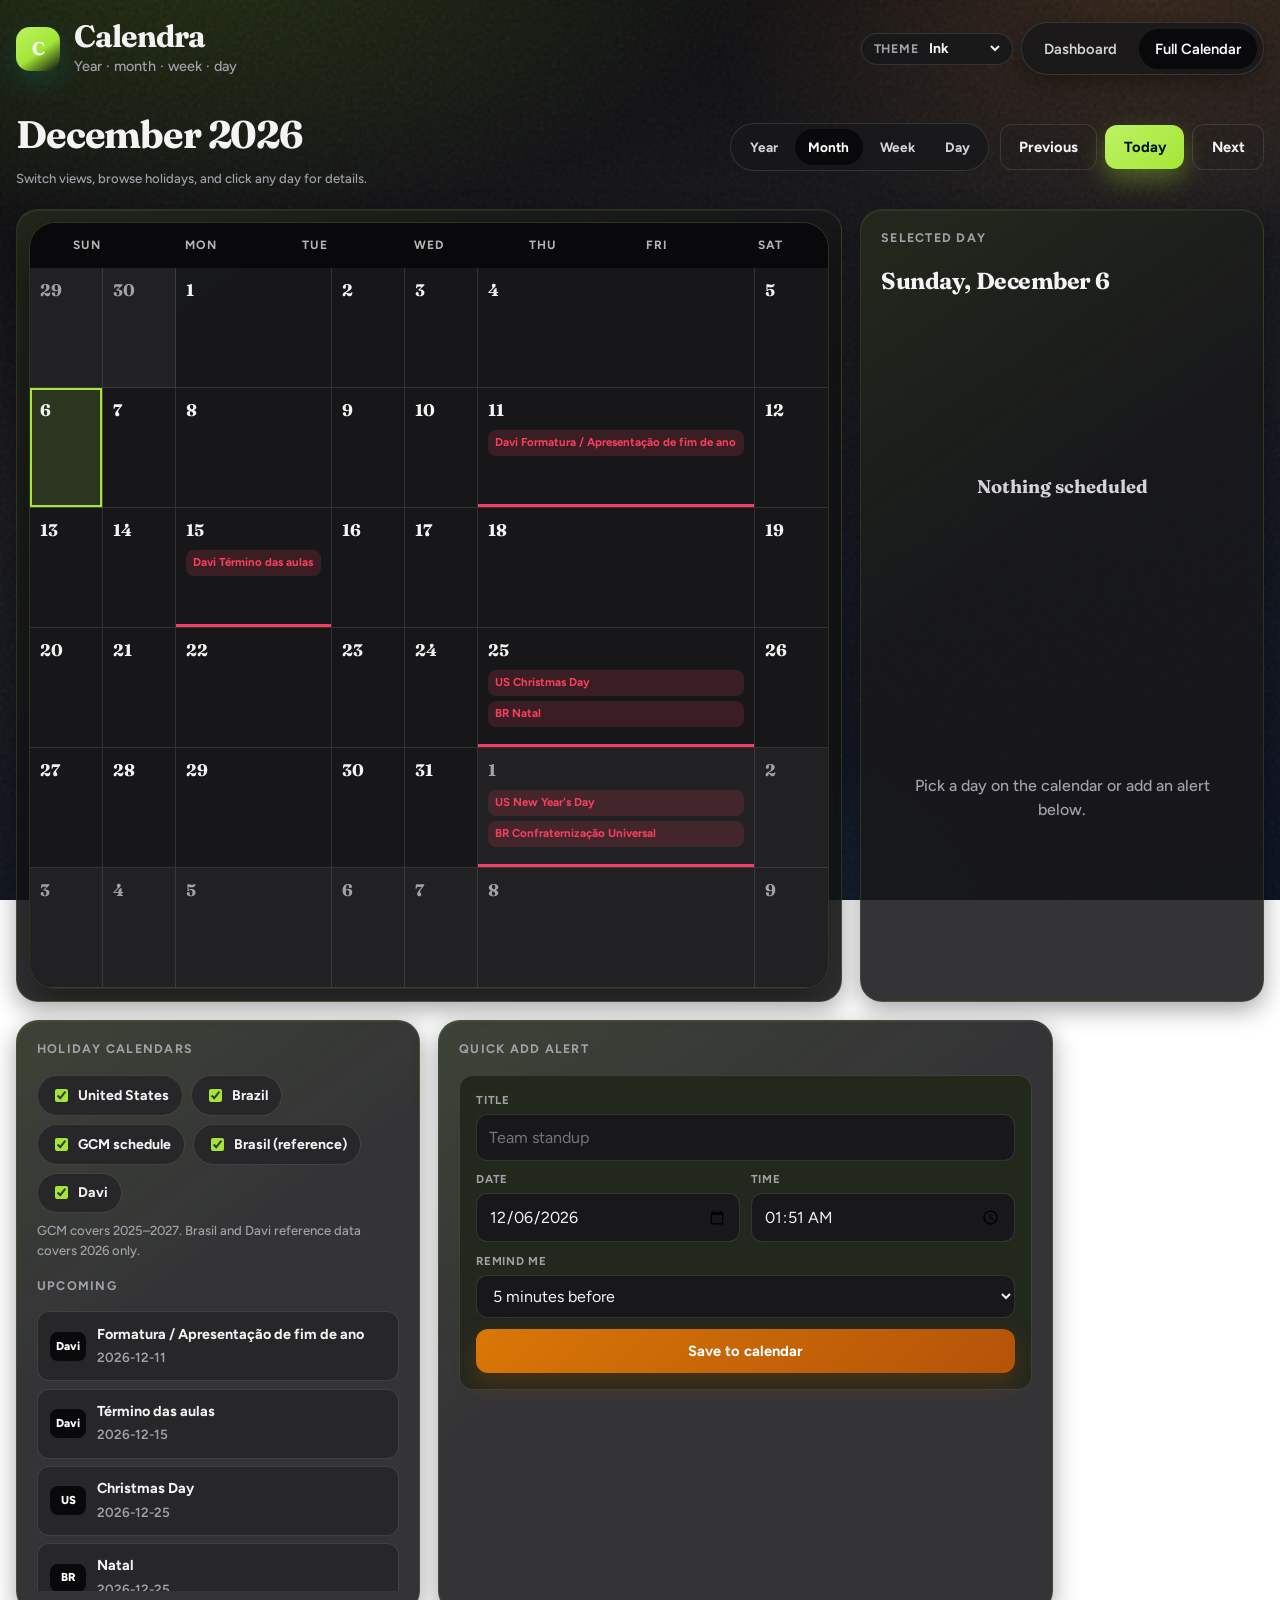
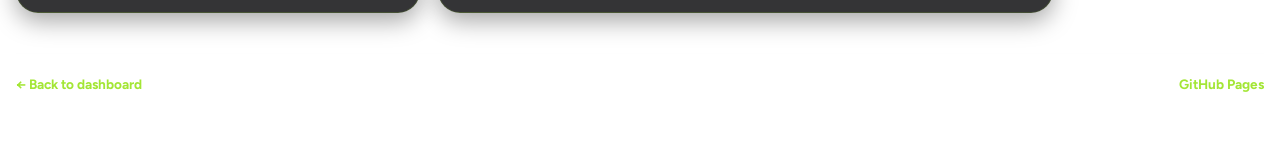
==== commit 7c347505: "Add GCM, Brasil and Davi reference calendars to shared holiday engine. - js/calendar/specialized.js:" ====
--- a/calendar.html
+++ b/calendar.html
@@ -91,7 +91,22 @@
                 <input type="checkbox" id="holiday-br" checked />
                 <span>Brazil</span>
               </label>
+              <label class="check-pill">
+                <input type="checkbox" id="holiday-gcm" checked />
+                <span>GCM schedule</span>
+              </label>
+              <label class="check-pill">
+                <input type="checkbox" id="holiday-brref" checked />
+                <span>Brasil (reference)</span>
+              </label>
+              <label class="check-pill">
+                <input type="checkbox" id="holiday-davi" checked />
+                <span>Davi</span>
+              </label>
             </div>
+            <p class="status-line" style="margin: 0.5rem 0 0">
+              GCM covers 2025–2027. Brasil and Davi reference data covers 2026 only.
+            </p>
             <div class="gadget-head" style="margin-top: 1rem">
               <h3 class="gadget-title">Upcoming</h3>
             </div>
--- a/css/styles.css
+++ b/css/styles.css
@@ -33,11 +33,36 @@
   --gadget-border: rgba(255, 255, 255, 0.7);
 }
 
+[data-theme='ink'] {
+  --ink: #f4f4f5;
+  --ink-soft: #d4d4d8;
+  --muted: #a1a1aa;
+  --line: rgba(244, 244, 245, 0.12);
+  --surface: rgba(24, 24, 27, 0.88);
+  --surface-solid: #18181b;
+  --surface-soft: rgba(39, 39, 42, 0.95);
+  --accent: #a3e635;
+  --accent-bright: #bef264;
+  --accent-warm: #fb923c;
+  --accent-rose: #f43f5e;
+  --deep: #09090b;
+  --deep-soft: #18181b;
+  --shadow: 0 18px 50px rgba(0, 0, 0, 0.5);
+  --shadow-sm: 0 8px 24px rgba(0, 0, 0, 0.35);
+  --bg-1: rgba(163, 230, 53, 0.18);
+  --bg-2: rgba(251, 146, 60, 0.14);
+  --bg-3: rgba(56, 189, 248, 0.12);
+  --bg-base: linear-gradient(165deg, #09090b 0%, #18181b 40%, #0c1220 100%);
+  --nav-bg: rgba(24, 24, 27, 0.85);
+  --gadget-border: rgba(163, 230, 53, 0.14);
+  --holiday: #f43f5e;
+}
+
 [data-theme='midnight'] {
   --ink: #e8eef4;
   --ink-soft: #b7c5d3;
   --muted: #8aa0b5;
-  --line: rgba(232, 238, 244, 0.12);
+  --line: rgba(232, 238, 244, 0.14);
   --surface: rgba(18, 28, 40, 0.82);
   --surface-solid: #121c28;
   --surface-soft: rgba(22, 34, 48, 0.95);
@@ -49,12 +74,12 @@
   --deep-soft: #152233;
   --shadow: 0 18px 50px rgba(0, 0, 0, 0.45);
   --shadow-sm: 0 8px 24px rgba(0, 0, 0, 0.35);
-  --bg-1: rgba(45, 212, 191, 0.12);
-  --bg-2: rgba(245, 158, 11, 0.1);
-  --bg-3: rgba(56, 189, 248, 0.08);
+  --bg-1: rgba(45, 212, 191, 0.2);
+  --bg-2: rgba(245, 158, 11, 0.14);
+  --bg-3: rgba(56, 189, 248, 0.12);
   --bg-base: linear-gradient(165deg, #0a121b 0%, #121c28 50%, #0d1824 100%);
   --nav-bg: rgba(18, 28, 40, 0.75);
-  --gadget-border: rgba(232, 238, 244, 0.08);
+  --gadget-border: rgba(45, 212, 191, 0.16);
   --holiday: #fb7185;
 }
 
@@ -108,31 +133,6 @@
   --holiday: #be123c;
 }
 
-[data-theme='ink'] {
-  --ink: #f4f4f5;
-  --ink-soft: #d4d4d8;
-  --muted: #a1a1aa;
-  --line: rgba(244, 244, 245, 0.1);
-  --surface: rgba(24, 24, 27, 0.88);
-  --surface-solid: #18181b;
-  --surface-soft: rgba(39, 39, 42, 0.95);
-  --accent: #a3e635;
-  --accent-bright: #bef264;
-  --accent-warm: #fb923c;
-  --accent-rose: #f43f5e;
-  --deep: #09090b;
-  --deep-soft: #18181b;
-  --shadow: 0 18px 50px rgba(0, 0, 0, 0.5);
-  --shadow-sm: 0 8px 24px rgba(0, 0, 0, 0.35);
-  --bg-1: rgba(163, 230, 53, 0.1);
-  --bg-2: rgba(251, 146, 60, 0.08);
-  --bg-3: rgba(244, 63, 94, 0.06);
-  --bg-base: linear-gradient(165deg, #09090b 0%, #18181b 50%, #0c0c0e 100%);
-  --nav-bg: rgba(24, 24, 27, 0.85);
-  --gadget-border: rgba(244, 244, 245, 0.08);
-  --holiday: #f43f5e;
-}
-
 [data-theme='aurora'] {
   --ink: #ecfeff;
   --ink-soft: #a5f3fc;
@@ -570,6 +570,8 @@
 }
 
 .gadget-head {
+  position: relative;
+  z-index: 1;
   display: flex;
   align-items: flex-start;
   justify-content: space-between;
@@ -606,6 +608,32 @@
 .g-xl { grid-column: span 8; min-height: 320px; }
 .g-full { grid-column: span 12; min-height: 240px; }
 .g-tall { min-height: 360px; }
+.g-clocks { min-height: auto; }
+.g-day { min-height: auto; }
+.g-markets { min-height: auto; }
+.g-weather-bars { min-height: auto; }
+
+.gadget-head-actions {
+  display: flex;
+  flex-wrap: wrap;
+  align-items: center;
+  justify-content: flex-end;
+  gap: 0.55rem;
+}
+
+.hero-strip-compact {
+  margin-bottom: 1.15rem;
+}
+
+.hero-strip-compact .hero-panel {
+  min-height: 160px;
+  padding: 1.35rem 1.5rem;
+}
+
+.hero-strip-compact .hero-panel h2 {
+  max-width: 16ch;
+  font-size: clamp(1.65rem, 3vw, 2.25rem);
+}
 
 /* Buttons */
 .btn {
@@ -675,6 +703,16 @@
 .btn-icon:hover {
   background: rgba(15, 118, 110, 0.1);
   color: var(--accent);
+}
+
+.btn-icon.is-busy {
+  pointer-events: none;
+  opacity: 0.7;
+  animation: icon-spin 0.7s linear infinite;
+}
+
+@keyframes icon-spin {
+  to { transform: rotate(360deg); }
 }
 
 /* Clocks */
@@ -754,18 +792,85 @@
   padding: 0.85rem 0.9rem 1rem;
 }
 
+.clock-city-row {
+  display: flex;
+  align-items: center;
+  justify-content: space-between;
+  gap: 0.45rem;
+  margin-bottom: 0.35rem;
+}
+
 .clock-city {
-  font-size: 0.78rem;
+  font-size: 1rem;
   font-weight: 700;
   letter-spacing: 0.06em;
   text-transform: uppercase;
   color: var(--muted);
-  margin-bottom: 0.35rem;
+  min-width: 0;
+}
+
+.clock-city-btn {
+  flex-shrink: 0;
+  padding: 0.18rem 0.45rem;
+  border-radius: 7px;
+  border: 1px solid var(--line);
+  background: rgba(14, 26, 36, 0.05);
+  color: var(--accent);
+  font-size: 0.65rem;
+  font-weight: 800;
+  letter-spacing: 0.06em;
+  text-transform: uppercase;
+  transition: background 0.2s var(--ease), border-color 0.2s var(--ease);
+}
+
+.clock-city-btn:hover {
+  background: rgba(15, 118, 110, 0.12);
+  border-color: color-mix(in srgb, var(--accent) 45%, transparent);
+}
+
+.clock-city-picker {
+  display: grid;
+  grid-template-columns: repeat(auto-fill, minmax(180px, 1fr));
+  gap: 0.55rem;
+}
+
+.clock-city-option {
+  display: flex;
+  flex-direction: column;
+  align-items: flex-start;
+  gap: 0.15rem;
+  padding: 0.75rem 0.85rem;
+  border-radius: 12px;
+  border: 1px solid var(--line);
+  background: var(--surface-soft);
+  text-align: left;
+  transition: border-color 0.2s var(--ease), transform 0.2s var(--ease), box-shadow 0.2s var(--ease);
+}
+
+.clock-city-option:hover {
+  transform: translateY(-1px);
+  border-color: color-mix(in srgb, var(--accent) 50%, transparent);
+  box-shadow: 0 8px 18px color-mix(in srgb, var(--accent) 12%, transparent);
+}
+
+.clock-city-option.active {
+  border-color: var(--accent);
+  box-shadow: 0 0 0 1px color-mix(in srgb, var(--accent) 45%, transparent);
+}
+
+.clock-city-option strong {
+  font-size: 0.92rem;
+}
+
+.clock-city-option span {
+  font-size: 0.72rem;
+  font-weight: 600;
+  color: var(--muted);
 }
 
 .clock-time {
   font-family: var(--font-display);
-  font-size: 1.65rem;
+  font-size: 2.05rem;
   font-weight: 700;
   letter-spacing: -0.03em;
   line-height: 1.1;
@@ -774,7 +879,7 @@
 
 .clock-date {
   margin-top: 0.25rem;
-  font-size: 0.8rem;
+  font-size: 1rem;
   color: var(--ink-soft);
   font-weight: 500;
 }
@@ -794,13 +899,13 @@
   border-radius: 7px;
   background: color-mix(in srgb, var(--accent) 16%, transparent);
   color: var(--accent);
-  font-size: 0.72rem;
+  font-size: 0.88rem;
   font-weight: 800;
   letter-spacing: 0.06em;
 }
 
 .clock-offset {
-  font-size: 0.72rem;
+  font-size: 0.88rem;
   font-weight: 700;
   color: var(--muted);
 }
@@ -1391,8 +1496,8 @@
 .modal-backdrop {
   position: fixed;
   inset: 0;
-  background: rgba(11, 22, 32, 0.55);
-  backdrop-filter: blur(6px);
+  background: rgba(11, 22, 32, 0.62);
+  backdrop-filter: blur(8px);
   z-index: 100;
   display: grid;
   place-items: center;
@@ -1409,28 +1514,58 @@
 
 .modal {
   width: min(480px, 100%);
+  max-height: min(88vh, 900px);
+  overflow: auto;
   background: var(--surface-solid);
   border-radius: calc(var(--radius) + 2px);
-  box-shadow: var(--shadow);
-  padding: 1.5rem;
+  border: 1px solid color-mix(in srgb, var(--accent) 28%, transparent);
+  box-shadow: var(--shadow), 0 0 0 1px rgba(255, 255, 255, 0.04);
+  padding: 1.35rem 1.45rem 1.5rem;
   transform: translateY(12px) scale(0.98);
   transition: transform 0.3s var(--ease);
 }
 
+.modal-wide {
+  width: min(760px, 100%);
+}
+
+.modal-xl {
+  width: min(920px, 100%);
+}
+
 .modal-backdrop.open .modal {
   transform: none;
 }
 
+.modal-head {
+  display: flex;
+  align-items: flex-start;
+  justify-content: space-between;
+  gap: 0.75rem;
+  margin-bottom: 1rem;
+}
+
 .modal h3 {
-  margin: 0 0 0.35rem;
+  margin: 0;
   font-family: var(--font-display);
   font-size: 1.45rem;
   letter-spacing: -0.02em;
 }
 
+.modal-sub,
+.modal p.modal-sub {
+  margin: 0.25rem 0 0;
+  color: var(--muted);
+  font-size: 0.88rem;
+}
+
 .modal p {
   margin: 0 0 1.1rem;
   color: var(--muted);
+}
+
+.modal-body {
+  min-height: 40px;
 }
 
 .modal-actions {
@@ -1901,3 +2036,1041 @@
     grid-column: span 12;
   }
 }
+
+/* —— Column dashboard (clocks | calendar | weather | markets) —— */
+.gadget {
+  background:
+    linear-gradient(145deg, color-mix(in srgb, var(--accent) 8%, transparent), transparent 42%),
+    var(--surface);
+}
+
+/* Force the main 4 gadgets into one row — slightly shorter */
+.gadgets-columns > [data-gadget='clocks'] {
+  grid-column: span 3;
+  min-height: 560px;
+  order: 1;
+}
+
+.gadgets-columns > [data-gadget='markets'] {
+  grid-column: span 3;
+  min-height: 560px;
+  order: 2;
+}
+
+.gadgets-columns > [data-gadget='calendar'] {
+  grid-column: span 3;
+  min-height: 560px;
+  order: 3;
+}
+
+.gadgets-columns > [data-gadget='weather'] {
+  grid-column: span 3;
+  min-height: 560px;
+  order: 4;
+}
+
+.gadgets-columns > .g-tall {
+  min-height: 560px;
+}
+
+.gadgets-columns > [data-gadget='reminders'] { order: 10; }
+.gadgets-columns > [data-gadget='quick'] { order: 11; }
+.gadgets-columns > [data-gadget='hubs'] { order: 12; }
+
+.clock-grid-stack {
+  display: flex;
+  flex-direction: column;
+  grid-template-columns: unset;
+  gap: 0.65rem;
+  max-width: none;
+  flex: 1;
+  min-height: 0;
+}
+
+.clock-grid-stack .clock-card {
+  flex: 1;
+  min-height: 0;
+}
+
+.clock-grid-stack .clock-media {
+  height: 76px;
+  flex-shrink: 0;
+}
+
+.clock-grid-stack .clock-time {
+  font-size: 2.45rem;
+  line-height: 1.05;
+}
+
+.clock-grid-stack .clock-body {
+  padding: 0.65rem 0.75rem 0.75rem;
+  flex: 1;
+}
+
+.g-calendar-col .gadget-inner {
+  gap: 0.55rem;
+}
+
+.g-calendar-col #mini-cal {
+  flex: 1;
+  display: flex;
+  flex-direction: column;
+  justify-content: center;
+  min-height: 0;
+}
+
+.g-calendar-col .days-grid .day-cell {
+  aspect-ratio: auto;
+  min-height: 2rem;
+}
+
+.cal-today-strip {
+  margin-top: 0;
+  margin-bottom: 0.35rem;
+  width: 100%;
+  text-align: left;
+  padding: 0.85rem 1rem;
+  border-radius: var(--radius-sm);
+  border: 1px solid color-mix(in srgb, var(--accent) 40%, transparent);
+  background:
+    linear-gradient(135deg, color-mix(in srgb, var(--accent) 18%, transparent), color-mix(in srgb, var(--accent-warm) 12%, transparent));
+  font-family: var(--font-display);
+  font-size: 1.1rem;
+  font-weight: 700;
+  letter-spacing: -0.02em;
+  color: var(--ink);
+  cursor: pointer;
+  transition: transform 0.2s var(--ease), box-shadow 0.2s var(--ease);
+  flex-shrink: 0;
+}
+
+.cal-today-strip:hover {
+  transform: translateY(-1px);
+  box-shadow: 0 10px 22px color-mix(in srgb, var(--accent) 20%, transparent);
+}
+
+.weather-stack {
+  display: flex;
+  flex-direction: column;
+  gap: 0.75rem;
+  flex: 1;
+  min-height: 0;
+}
+
+.weather-city-panel {
+  display: flex;
+  flex-direction: column;
+  gap: 0.55rem;
+  padding: 0.85rem;
+  border-radius: var(--radius-sm);
+  border: 1px solid var(--line);
+  background: var(--surface-soft);
+  min-height: 0;
+  flex: 1 1 50%;
+  cursor: pointer;
+  transition: transform 0.2s var(--ease), border-color 0.2s var(--ease), box-shadow 0.2s var(--ease);
+  position: relative;
+}
+
+.weather-city-panel:hover {
+  transform: translateY(-2px);
+  box-shadow: 0 12px 26px color-mix(in srgb, var(--accent) 16%, transparent);
+}
+
+.weather-panel-hint {
+  position: absolute;
+  top: 0.65rem;
+  right: 0.75rem;
+  font-size: 0.68rem;
+  font-weight: 800;
+  letter-spacing: 0.06em;
+  text-transform: uppercase;
+  color: var(--accent-bright);
+  opacity: 0.85;
+}
+
+.weather-city-panel.tone-emerald {
+  border-color: color-mix(in srgb, #34d399 35%, transparent);
+  box-shadow: inset 3px 0 0 #34d399;
+}
+
+.weather-city-panel.tone-amber {
+  border-color: color-mix(in srgb, #f59e0b 35%, transparent);
+  box-shadow: inset 3px 0 0 #f59e0b;
+}
+
+.weather-now-compact {
+  margin-bottom: 0;
+  gap: 0.65rem;
+}
+
+.weather-now-compact .weather-icon {
+  width: 52px;
+  height: 52px;
+  border-radius: 14px;
+  font-size: 1.45rem;
+}
+
+.weather-now-compact .weather-temp {
+  font-size: 2rem;
+}
+
+.weather-stats-compact {
+  margin-bottom: 0.25rem;
+  gap: 0.35rem;
+}
+
+.weather-stats-compact .stat {
+  padding: 0.45rem 0.35rem;
+}
+
+.weather-stats-compact .stat strong {
+  font-size: 0.95rem;
+}
+
+.weather-city-panel .forecast-scroll {
+  flex: 1 1 auto;
+  max-width: 100%;
+  min-height: 96px;
+  align-items: stretch;
+  padding-bottom: 0.15rem;
+}
+
+.weather-city-panel .forecast-day {
+  flex: 0 0 68px;
+  display: flex;
+  flex-direction: column;
+  justify-content: center;
+}
+
+/* Markets: 2×2 blocks filling the column (overrides .market-grid 4-col) */
+.market-grid.market-grid-stack {
+  display: grid;
+  grid-template-columns: 1fr 1fr;
+  grid-template-rows: 1fr 1fr;
+  gap: 0.65rem;
+  flex: 1;
+  min-height: 0;
+  align-content: stretch;
+}
+
+.market-grid.market-grid-stack .market-card {
+  height: 100%;
+  min-height: 188px;
+  padding: 0.95rem 1rem;
+  justify-content: space-between;
+}
+
+.market-grid.market-grid-stack .market-value {
+  font-size: 1.85rem;
+  margin: 0.25rem 0;
+}
+
+.market-grid.market-grid-stack .market-hint {
+  margin-top: auto;
+}
+
+.g-calendar-col .gadget-inner,
+.g-weather-col .gadget-inner,
+.g-clocks .gadget-inner,
+.g-markets .gadget-inner {
+  min-height: 0;
+}
+
+@media (max-width: 1100px) {
+  .gadgets-columns > [data-gadget='clocks'],
+  .gadgets-columns > [data-gadget='calendar'],
+  .gadgets-columns > [data-gadget='weather'],
+  .gadgets-columns > [data-gadget='markets'],
+  .gadgets-columns > .g-sm.g-tall {
+    grid-column: span 6;
+    min-height: 440px;
+  }
+}
+
+@media (max-width: 820px) {
+  .gadgets-columns > [data-gadget='clocks'],
+  .gadgets-columns > [data-gadget='calendar'],
+  .gadgets-columns > [data-gadget='weather'],
+  .gadgets-columns > [data-gadget='markets'],
+  .gadgets-columns > .g-sm.g-tall {
+    grid-column: span 12;
+    min-height: auto;
+  }
+
+  .market-grid.market-grid-stack {
+    grid-template-rows: auto;
+    min-height: 280px;
+  }
+}
+
+.gadget::after {
+  content: '';
+  position: absolute;
+  inset: 0;
+  border-radius: inherit;
+  pointer-events: none;
+  box-shadow: inset 0 1px 0 rgba(255, 255, 255, 0.06);
+}
+
+.clock-grid-primary {
+  grid-template-columns: repeat(2, minmax(0, 1fr));
+  max-width: 720px;
+}
+
+.clock-card.local {
+  border-color: color-mix(in srgb, var(--accent) 55%, transparent);
+  box-shadow:
+    0 0 0 1px color-mix(in srgb, var(--accent) 35%, transparent),
+    0 12px 28px color-mix(in srgb, var(--accent) 18%, transparent);
+}
+
+.clock-time {
+  background: linear-gradient(120deg, var(--ink), color-mix(in srgb, var(--accent-bright) 55%, var(--ink)));
+  -webkit-background-clip: text;
+  background-clip: text;
+  color: transparent;
+}
+
+[data-mode='light'] .clock-time {
+  background: none;
+  -webkit-background-clip: unset;
+  background-clip: unset;
+  color: var(--ink);
+}
+
+/* Day hero calendar */
+.day-hero {
+  display: flex;
+  flex-direction: column;
+  align-items: flex-start;
+  gap: 0.35rem;
+  width: 100%;
+  text-align: left;
+  padding: 1.15rem 1.2rem 1.25rem;
+  border-radius: calc(var(--radius-sm) + 4px);
+  border: 1px solid color-mix(in srgb, var(--accent) 35%, transparent);
+  background:
+    radial-gradient(120% 80% at 100% 0%, color-mix(in srgb, var(--accent) 28%, transparent), transparent 55%),
+    radial-gradient(90% 70% at 0% 100%, color-mix(in srgb, var(--accent-warm) 22%, transparent), transparent 50%),
+    var(--surface-soft);
+  transition: transform 0.25s var(--ease), box-shadow 0.25s var(--ease), border-color 0.25s var(--ease);
+  cursor: pointer;
+}
+
+.day-hero:hover {
+  transform: translateY(-2px);
+  box-shadow: 0 14px 32px color-mix(in srgb, var(--accent) 22%, transparent);
+  border-color: var(--accent);
+}
+
+.day-hero-kicker {
+  font-size: 0.72rem;
+  font-weight: 800;
+  letter-spacing: 0.14em;
+  text-transform: uppercase;
+  color: var(--accent-bright);
+}
+
+.day-hero-date {
+  font-family: var(--font-display);
+  font-size: clamp(1.55rem, 2.8vw, 2.05rem);
+  font-weight: 700;
+  letter-spacing: -0.03em;
+  line-height: 1.15;
+  color: var(--ink);
+}
+
+.day-hero-hint {
+  font-size: 0.8rem;
+  font-weight: 600;
+  color: var(--muted);
+}
+
+/* Weather bars */
+.weather-bars {
+  display: flex;
+  flex-direction: column;
+  gap: 0.75rem;
+}
+
+.weather-bar {
+  display: grid;
+  grid-template-columns: auto 1.2fr auto 1.4fr;
+  gap: 0.85rem 1rem;
+  align-items: center;
+  padding: 0.85rem 1rem;
+  border-radius: var(--radius-sm);
+  border: 1px solid var(--line);
+  background: var(--surface-soft);
+  position: relative;
+  overflow: hidden;
+  transition: transform 0.25s var(--ease), border-color 0.25s var(--ease);
+}
+
+.weather-bar:hover {
+  transform: translateY(-2px);
+}
+
+.weather-bar::before {
+  content: '';
+  position: absolute;
+  left: 0;
+  top: 0;
+  bottom: 0;
+  width: 4px;
+  background: var(--accent);
+}
+
+.weather-bar.tone-emerald {
+  border-color: color-mix(in srgb, #34d399 35%, transparent);
+  background:
+    linear-gradient(90deg, color-mix(in srgb, #34d399 16%, transparent), transparent 45%),
+    var(--surface-soft);
+}
+
+.weather-bar.tone-emerald::before {
+  background: linear-gradient(180deg, #6ee7b7, #10b981);
+}
+
+.weather-bar.tone-amber {
+  border-color: color-mix(in srgb, #f59e0b 35%, transparent);
+  background:
+    linear-gradient(90deg, color-mix(in srgb, #f59e0b 16%, transparent), transparent 45%),
+    var(--surface-soft);
+}
+
+.weather-bar.tone-amber::before {
+  background: linear-gradient(180deg, #fbbf24, #f59e0b);
+}
+
+.weather-bar-icon {
+  width: 52px;
+  height: 52px;
+  border-radius: 16px;
+  display: grid;
+  place-items: center;
+  font-size: 1.65rem;
+  background: color-mix(in srgb, var(--accent) 14%, var(--surface-solid));
+  box-shadow: inset 0 0 0 1px color-mix(in srgb, var(--accent) 20%, transparent);
+}
+
+.weather-bar-city {
+  font-weight: 800;
+  font-size: 0.95rem;
+  letter-spacing: -0.01em;
+}
+
+.weather-bar-desc {
+  font-size: 0.8rem;
+  color: var(--muted);
+  font-weight: 600;
+}
+
+.weather-bar-temp {
+  font-family: var(--font-display);
+  font-size: 2rem;
+  font-weight: 700;
+  letter-spacing: -0.04em;
+  line-height: 1;
+  background: linear-gradient(135deg, var(--ink), var(--accent-bright));
+  -webkit-background-clip: text;
+  background-clip: text;
+  color: transparent;
+}
+
+[data-mode='light'] .weather-bar-temp {
+  background: none;
+  -webkit-background-clip: unset;
+  background-clip: unset;
+  color: var(--ink);
+}
+
+.weather-bar-stats {
+  display: flex;
+  flex-wrap: wrap;
+  gap: 0.45rem 0.85rem;
+  justify-content: flex-end;
+}
+
+.weather-bar-stats span {
+  font-size: 0.72rem;
+  font-weight: 700;
+  letter-spacing: 0.04em;
+  text-transform: uppercase;
+  color: var(--muted);
+}
+
+.weather-bar-stats em {
+  font-style: normal;
+  font-family: var(--font-display);
+  font-size: 0.95rem;
+  color: var(--ink);
+  margin-right: 0.2rem;
+  letter-spacing: -0.02em;
+  text-transform: none;
+}
+
+/* Markets */
+.market-grid {
+  display: grid;
+  grid-template-columns: repeat(4, minmax(0, 1fr));
+  gap: 0.7rem;
+}
+
+.market-card {
+  position: relative;
+  display: flex;
+  flex-direction: column;
+  align-items: flex-start;
+  gap: 0.2rem;
+  padding: 0.9rem 0.95rem 0.85rem;
+  border-radius: var(--radius-sm);
+  border: 1px solid var(--line);
+  background: var(--surface-soft);
+  text-align: left;
+  overflow: hidden;
+  transition: transform 0.25s var(--ease), border-color 0.25s var(--ease), box-shadow 0.25s var(--ease);
+  cursor: pointer;
+}
+
+.market-card::before {
+  content: '';
+  position: absolute;
+  inset: auto -20% -40% auto;
+  width: 120px;
+  height: 120px;
+  border-radius: 50%;
+  background: radial-gradient(circle, color-mix(in srgb, var(--card-accent, var(--accent)) 35%, transparent), transparent 70%);
+  pointer-events: none;
+}
+
+.market-card:hover {
+  transform: translateY(-3px);
+  border-color: color-mix(in srgb, var(--card-accent, var(--accent)) 55%, transparent);
+  box-shadow: 0 14px 28px color-mix(in srgb, var(--card-accent, var(--accent)) 18%, transparent);
+}
+
+.market-card.accent-usd { --card-accent: #38bdf8; }
+.market-card.accent-eur { --card-accent: #a78bfa; }
+.market-card.accent-btc { --card-accent: #f59e0b; }
+.market-card.accent-selic { --card-accent: #34d399; }
+
+.market-card-top {
+  display: flex;
+  width: 100%;
+  align-items: center;
+  justify-content: space-between;
+  gap: 0.35rem;
+  margin-bottom: 0.25rem;
+}
+
+.market-symbol {
+  font-size: 0.92rem;
+  font-weight: 800;
+  letter-spacing: 0.1em;
+  color: var(--card-accent, var(--accent));
+}
+
+.market-value {
+  font-family: var(--font-display);
+  font-size: 1.6rem;
+  font-weight: 700;
+  letter-spacing: -0.03em;
+  line-height: 1.15;
+  color: var(--ink);
+}
+
+.market-value.up {
+  color: #4ade80;
+}
+
+.market-value.down {
+  color: #fb7185;
+}
+
+.market-value.fancy {
+  font-size: 1.75rem;
+}
+
+.market-label {
+  font-size: 1.02rem;
+  font-weight: 700;
+  color: var(--ink-soft);
+}
+
+.market-ohlc {
+  width: 100%;
+  margin-top: 0.45rem;
+  display: flex;
+  flex-direction: column;
+  gap: 0.18rem;
+}
+
+.market-ohlc-row {
+  display: flex;
+  flex-direction: column;
+  align-items: flex-start;
+  gap: 0.08rem;
+  font-size: 0.86rem;
+  line-height: 1.2;
+  color: var(--muted);
+}
+
+.market-ohlc-row strong {
+  font-size: 0.92rem;
+  font-weight: 700;
+  color: var(--ink-soft);
+  font-variant-numeric: tabular-nums;
+  white-space: nowrap;
+}
+
+.market-ohlc-row strong.up {
+  color: #4ade80;
+}
+
+.market-ohlc-row strong.down {
+  color: #fb7185;
+}
+
+.market-ohlc-row strong.flat {
+  color: var(--ink);
+}
+
+.market-hint {
+  margin-top: 0.35rem;
+  font-size: 0.7rem;
+  font-weight: 700;
+  letter-spacing: 0.06em;
+  text-transform: uppercase;
+  color: var(--muted);
+}
+
+.market-change {
+  font-size: 0.88rem;
+  font-weight: 800;
+  padding: 0.15rem 0.4rem;
+  border-radius: 999px;
+  background: rgba(255, 255, 255, 0.06);
+  color: var(--ink);
+}
+
+.market-change.up {
+  color: #4ade80;
+  background: rgba(74, 222, 128, 0.12);
+}
+
+.market-change.down {
+  color: #fb7185;
+  background: rgba(251, 113, 133, 0.12);
+}
+
+.market-change.flat {
+  color: var(--ink);
+}
+
+.market-chart-wrap {
+  margin-top: 0.75rem;
+  padding: 0.75rem;
+  border-radius: var(--radius-sm);
+  background: var(--surface-soft);
+  border: 1px solid var(--line);
+  color: var(--ink-soft);
+}
+
+.market-chart-svg {
+  width: 100%;
+  height: auto;
+  display: block;
+}
+
+.market-chart-meta {
+  display: flex;
+  flex-wrap: wrap;
+  align-items: baseline;
+  gap: 0.65rem 1rem;
+  margin-bottom: 0.35rem;
+}
+
+/* Rich market analysis modal */
+.mkt-modal {
+  display: flex;
+  flex-direction: column;
+  gap: 1rem;
+}
+
+.mkt-hero {
+  display: flex;
+  flex-wrap: wrap;
+  justify-content: space-between;
+  gap: 1rem;
+  padding: 1rem 1.1rem;
+  border-radius: var(--radius-sm);
+  border: 1px solid color-mix(in srgb, var(--accent) 28%, transparent);
+  background:
+    radial-gradient(120% 100% at 100% 0%, color-mix(in srgb, var(--accent) 22%, transparent), transparent 55%),
+    var(--surface-soft);
+}
+
+.mkt-hero-symbol {
+  font-size: 0.75rem;
+  font-weight: 800;
+  letter-spacing: 0.14em;
+  margin-bottom: 0.25rem;
+}
+
+.mkt-hero-symbol.accent-usd { color: #38bdf8; }
+.mkt-hero-symbol.accent-eur { color: #a78bfa; }
+.mkt-hero-symbol.accent-btc { color: #f59e0b; }
+.mkt-hero-symbol.accent-selic { color: #34d399; }
+
+.mkt-hero-price {
+  font-family: var(--font-display);
+  font-size: clamp(1.8rem, 3vw, 2.4rem);
+  font-weight: 700;
+  letter-spacing: -0.03em;
+  line-height: 1.1;
+}
+
+.mkt-hero-changes {
+  display: flex;
+  flex-wrap: wrap;
+  gap: 0.45rem;
+  margin-top: 0.55rem;
+}
+
+.mkt-hero-side {
+  text-align: right;
+  align-self: flex-end;
+}
+
+.mkt-ranges {
+  display: flex;
+  flex-wrap: wrap;
+  gap: 0.4rem;
+}
+
+.mkt-range-btn {
+  padding: 0.45rem 0.75rem;
+  border-radius: 999px;
+  border: 1px solid var(--line);
+  background: var(--surface-soft);
+  color: var(--ink-soft);
+  font-size: 0.78rem;
+  font-weight: 800;
+  letter-spacing: 0.06em;
+  transition: background 0.2s var(--ease), color 0.2s var(--ease), border-color 0.2s var(--ease);
+}
+
+.mkt-range-btn:hover {
+  border-color: color-mix(in srgb, var(--accent) 45%, transparent);
+  color: var(--ink);
+}
+
+.mkt-range-btn.active {
+  background: var(--deep);
+  color: #fff;
+  border-color: var(--deep);
+  box-shadow: 0 8px 18px color-mix(in srgb, var(--accent) 25%, transparent);
+}
+
+.mkt-chart-panel {
+  min-height: 240px;
+  position: relative;
+  overflow: visible;
+}
+
+.mkt-chart-interactive {
+  position: relative;
+  width: 100%;
+}
+
+.mkt-chart-interactive .market-chart-svg {
+  cursor: crosshair;
+  touch-action: none;
+}
+
+.mkt-tooltip {
+  position: absolute;
+  top: 0;
+  left: 0;
+  z-index: 5;
+  min-width: 148px;
+  max-width: 240px;
+  padding: 0.65rem 0.75rem;
+  border-radius: 12px;
+  border: 1px solid color-mix(in srgb, var(--accent) 40%, transparent);
+  background: color-mix(in srgb, var(--surface-solid) 92%, transparent);
+  backdrop-filter: blur(10px);
+  box-shadow: var(--shadow-sm);
+  pointer-events: none;
+}
+
+.mkt-tooltip[hidden] {
+  display: none !important;
+}
+
+.mkt-tooltip-date {
+  font-size: 0.72rem;
+  font-weight: 700;
+  color: var(--muted);
+  letter-spacing: 0.02em;
+  margin-bottom: 0.2rem;
+}
+
+.mkt-tooltip-price {
+  font-family: var(--font-display);
+  font-size: 1.15rem;
+  font-weight: 700;
+  letter-spacing: -0.02em;
+  color: var(--ink);
+}
+
+.mkt-tooltip-extra {
+  margin-top: 0.25rem;
+  font-size: 0.72rem;
+  font-weight: 600;
+  color: var(--ink-soft);
+}
+
+.mkt-hover-hint {
+  margin-top: 0.35rem;
+  color: var(--accent-bright) !important;
+}
+
+.mkt-metrics-block h4 {
+  margin: 0 0 0.65rem;
+  font-size: 0.72rem;
+  font-weight: 800;
+  letter-spacing: 0.12em;
+  text-transform: uppercase;
+  color: var(--muted);
+}
+
+.mkt-metrics-grid {
+  display: grid;
+  grid-template-columns: repeat(auto-fill, minmax(140px, 1fr));
+  gap: 0.55rem;
+}
+
+.mkt-metric {
+  padding: 0.7rem 0.75rem;
+  border-radius: 12px;
+  border: 1px solid var(--line);
+  background: var(--surface-soft);
+}
+
+.mkt-metric-label {
+  display: block;
+  font-size: 0.68rem;
+  font-weight: 800;
+  letter-spacing: 0.08em;
+  text-transform: uppercase;
+  color: var(--muted);
+  margin-bottom: 0.25rem;
+}
+
+.mkt-metric-value {
+  font-family: var(--font-display);
+  font-size: 1.05rem;
+  font-weight: 700;
+  letter-spacing: -0.02em;
+  color: var(--ink);
+}
+
+.mkt-metric.up .mkt-metric-value { color: #4ade80; }
+.mkt-metric.down .mkt-metric-value { color: #fb7185; }
+
+@media (max-width: 560px) {
+  .mkt-hero-side { text-align: left; }
+  .mkt-metrics-grid { grid-template-columns: repeat(2, minmax(0, 1fr)); }
+}
+
+/* Weather full modal */
+.wx-modal {
+  display: flex;
+  flex-direction: column;
+  gap: 1rem;
+}
+
+.wx-hero {
+  display: grid;
+  grid-template-columns: auto 1fr auto;
+  gap: 0.9rem 1rem;
+  align-items: center;
+  padding: 1.1rem 1.15rem;
+  border-radius: var(--radius-sm);
+  border: 1px solid var(--line);
+  background: var(--surface-soft);
+}
+
+.wx-modal.tone-emerald .wx-hero {
+  border-color: color-mix(in srgb, #34d399 40%, transparent);
+  background:
+    linear-gradient(135deg, color-mix(in srgb, #34d399 18%, transparent), transparent 55%),
+    var(--surface-soft);
+}
+
+.wx-modal.tone-amber .wx-hero {
+  border-color: color-mix(in srgb, #f59e0b 40%, transparent);
+  background:
+    linear-gradient(135deg, color-mix(in srgb, #f59e0b 18%, transparent), transparent 55%),
+    var(--surface-soft);
+}
+
+.wx-hero-icon {
+  width: 64px;
+  height: 64px;
+  border-radius: 18px;
+  display: grid;
+  place-items: center;
+  font-size: 2rem;
+  background: color-mix(in srgb, var(--accent) 14%, var(--surface-solid));
+}
+
+.wx-hero-city {
+  font-size: 0.78rem;
+  font-weight: 800;
+  letter-spacing: 0.1em;
+  text-transform: uppercase;
+  color: var(--muted);
+}
+
+.wx-hero-temp {
+  font-family: var(--font-display);
+  font-size: clamp(2rem, 4vw, 2.8rem);
+  font-weight: 700;
+  letter-spacing: -0.04em;
+  line-height: 1;
+}
+
+.wx-hero-desc {
+  margin-top: 0.25rem;
+  font-weight: 700;
+  color: var(--ink-soft);
+}
+
+.wx-hero-side {
+  text-align: right;
+}
+
+.wx-hourly-scroll,
+.wx-modal-forecast {
+  display: flex;
+  gap: 0.55rem;
+  overflow-x: auto;
+  padding-bottom: 0.35rem;
+  scrollbar-width: thin;
+}
+
+.wx-hour {
+  flex: 0 0 68px;
+  padding: 0.65rem 0.35rem;
+  border-radius: 12px;
+  border: 1px solid var(--line);
+  background: var(--surface-soft);
+  text-align: center;
+}
+
+.wx-hour-time {
+  font-size: 0.7rem;
+  font-weight: 800;
+  color: var(--muted);
+}
+
+.wx-hour-ico {
+  font-size: 1.25rem;
+  margin: 0.3rem 0;
+}
+
+.wx-hour-temp {
+  font-family: var(--font-display);
+  font-weight: 700;
+  font-size: 1rem;
+}
+
+.wx-hour-rain {
+  font-size: 0.68rem;
+  font-weight: 700;
+  color: var(--accent);
+  margin-top: 0.15rem;
+}
+
+.wx-day-extra {
+  display: flex;
+  flex-direction: column;
+  gap: 0.1rem;
+  margin-top: 0.35rem;
+  font-size: 0.62rem;
+  font-weight: 700;
+  color: var(--muted);
+}
+
+.wx-modal-forecast .forecast-day {
+  flex: 0 0 86px;
+  min-height: 118px;
+}
+
+@media (max-width: 560px) {
+  .wx-hero {
+    grid-template-columns: auto 1fr;
+  }
+  .wx-hero-side {
+    grid-column: 1 / -1;
+    text-align: left;
+  }
+}
+
+.modal-cal-nav {
+  margin-bottom: 1rem;
+}
+
+@keyframes shimmer {
+  0% { background-position: 0% 50%; }
+  100% { background-position: 100% 50%; }
+}
+
+.brand-mark {
+  animation: pulse 3.2s ease-in-out infinite;
+}
+
+@media (max-width: 1100px) {
+  .market-grid {
+    grid-template-columns: repeat(2, minmax(0, 1fr));
+  }
+
+  .weather-bar {
+    grid-template-columns: auto 1fr auto;
+  }
+
+  .weather-bar-stats {
+    grid-column: 1 / -1;
+    justify-content: flex-start;
+  }
+}
+
+@media (max-width: 820px) {
+  .clock-grid-primary {
+    grid-template-columns: 1fr;
+    max-width: none;
+  }
+
+  .market-grid {
+    grid-template-columns: 1fr 1fr;
+  }
+}
+
+@media (max-width: 560px) {
+  .weather-bar {
+    grid-template-columns: auto 1fr;
+  }
+
+  .weather-bar-temp {
+    grid-column: 2;
+    justify-self: end;
+  }
+
+  .market-grid {
+    grid-template-columns: 1fr;
+  }
+}
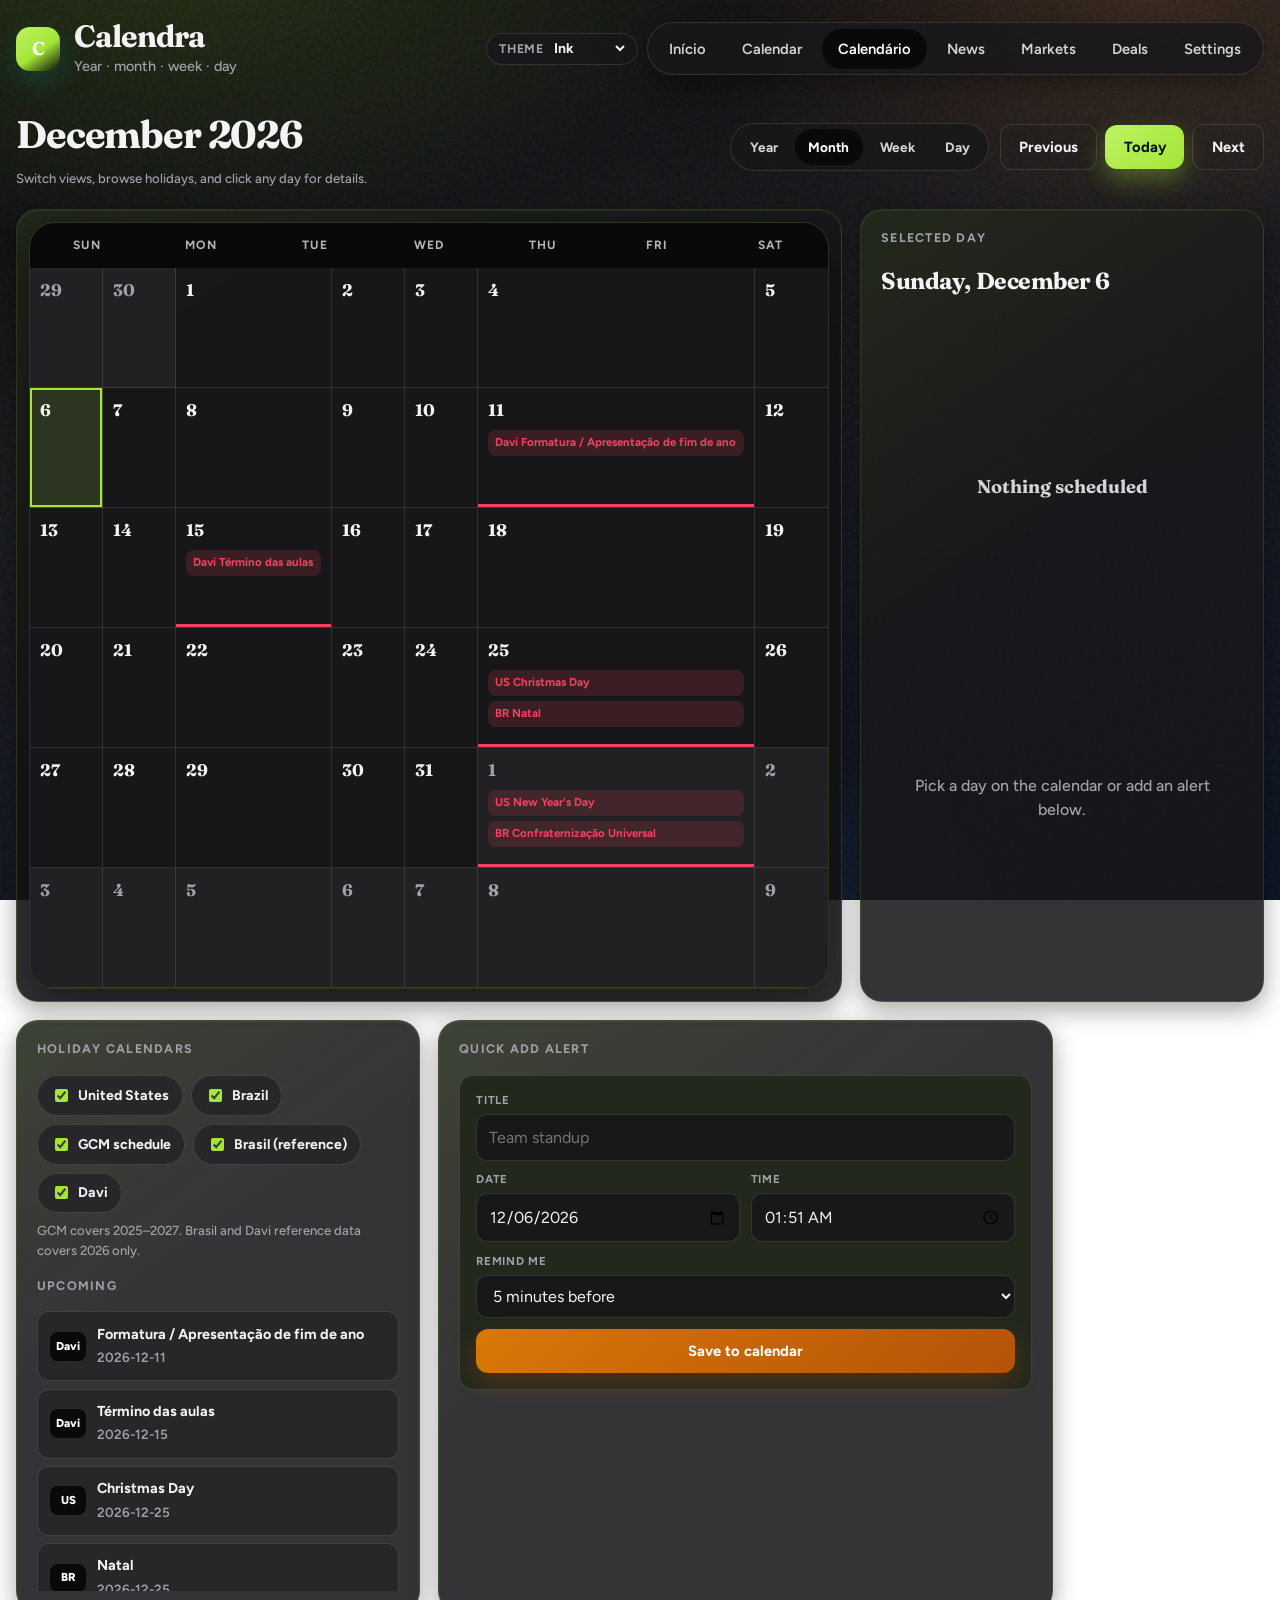
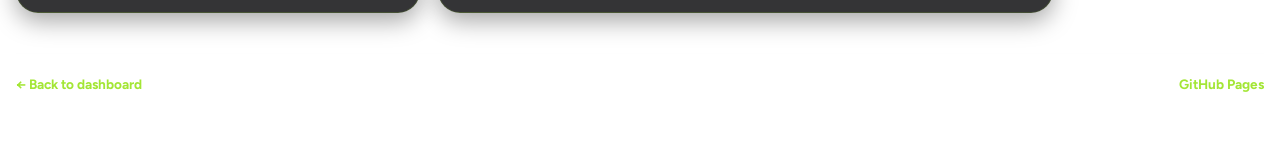
==== commit 99a4ec21: "Make index the portal; split Calendar, Calendário and module pages. - index.html: portal with Calend" ====
--- a/calendar.html
+++ b/calendar.html
@@ -1,178 +1,17 @@
 <!DOCTYPE html>
-<html lang="en" data-theme="mist" data-mode="light">
+<html lang="en">
   <head>
     <meta charset="UTF-8" />
     <meta name="viewport" content="width=device-width, initial-scale=1.0" />
-    <meta name="description" content="Calendra full calendar — year, month, week, and day views with USA and Brazil holidays." />
-    <title>Calendra — Full Calendar</title>
-    <link rel="icon" href="data:image/svg+xml,%3Csvg xmlns='http://www.w3.org/2000/svg' viewBox='0 0 64 64'%3E%3Crect width='64' height='64' rx='16' fill='%230b1620'/%3E%3Cpath d='M18 14h28v8H18zm0 14h12v22H18zm16 0h12v10H34zm0 14h12v8H34z' fill='%2314b8a6'/%3E%3C/svg%3E" />
-    <link rel="stylesheet" href="css/styles.css" />
+    <meta name="robots" content="noindex" />
+    <meta http-equiv="refresh" content="0; url=calendario.html" />
+    <title>Calendra — Calendário (moved)</title>
     <script>
-      try {
-        var t = localStorage.getItem('calendra.theme.v1') || 'mist';
-        document.documentElement.dataset.theme = t;
-        var dark = ['midnight', 'ocean', 'ink', 'aurora'].indexOf(t) !== -1;
-        document.documentElement.dataset.mode = dark ? 'dark' : 'light';
-      } catch (e) {}
+      // Legacy entry point: keep any query string (for example ?date=) and hash.
+      location.replace('calendario.html' + location.search + location.hash);
     </script>
   </head>
   <body>
-    <div class="app-shell">
-      <header class="topbar">
-        <a class="brand" href="index.html" aria-label="Calendra home">
-          <div class="brand-mark" aria-hidden="true">C</div>
-          <div class="brand-text">
-            <h1>Calendra</h1>
-            <p>Year · month · week · day</p>
-          </div>
-        </a>
-        <div class="topbar-tools">
-          <label class="tool-field">
-            <span>Theme</span>
-            <select id="theme-select" aria-label="Color theme"></select>
-          </label>
-          <nav class="nav-links" aria-label="Primary">
-            <a href="index.html">Dashboard</a>
-            <a class="active" href="calendar.html">Full Calendar</a>
-          </nav>
-        </div>
-      </header>
-
-      <div class="cal-toolbar">
-        <div>
-          <h2 id="cal-title">—</h2>
-          <p class="status-line" style="margin: 0.35rem 0 0">
-            Switch views, browse holidays, and click any day for details.
-          </p>
-        </div>
-        <div class="cal-controls-wrap">
-          <div class="view-switch" role="tablist" aria-label="Calendar view">
-            <button type="button" class="view-btn" data-view="year">Year</button>
-            <button type="button" class="view-btn active" data-view="month">Month</button>
-            <button type="button" class="view-btn" data-view="week">Week</button>
-            <button type="button" class="view-btn" data-view="day">Day</button>
-          </div>
-          <div class="cal-controls">
-            <button type="button" class="btn btn-ghost" id="cal-prev">Previous</button>
-            <button type="button" class="btn btn-primary" id="cal-today">Today</button>
-            <button type="button" class="btn btn-ghost" id="cal-next">Next</button>
-          </div>
-        </div>
-      </div>
-
-      <div class="gadgets cal-layout">
-        <article class="gadget g-xl cal-main" style="min-height: auto">
-          <div class="gadget-inner" style="padding: 0.75rem">
-            <div id="full-calendar"></div>
-          </div>
-        </article>
-
-        <article class="gadget g-md g-tall">
-          <div class="gadget-inner">
-            <div class="gadget-head">
-              <h3 class="gadget-title">Selected day</h3>
-            </div>
-            <h3 id="selected-day-label" class="selected-day-title">—</h3>
-            <div class="agenda-list" id="day-panel"></div>
-          </div>
-        </article>
-
-        <article class="gadget g-md">
-          <div class="gadget-inner">
-            <div class="gadget-head">
-              <h3 class="gadget-title">Holiday calendars</h3>
-            </div>
-            <div class="holiday-toggles">
-              <label class="check-pill">
-                <input type="checkbox" id="holiday-us" checked />
-                <span>United States</span>
-              </label>
-              <label class="check-pill">
-                <input type="checkbox" id="holiday-br" checked />
-                <span>Brazil</span>
-              </label>
-              <label class="check-pill">
-                <input type="checkbox" id="holiday-gcm" checked />
-                <span>GCM schedule</span>
-              </label>
-              <label class="check-pill">
-                <input type="checkbox" id="holiday-brref" checked />
-                <span>Brasil (reference)</span>
-              </label>
-              <label class="check-pill">
-                <input type="checkbox" id="holiday-davi" checked />
-                <span>Davi</span>
-              </label>
-            </div>
-            <p class="status-line" style="margin: 0.5rem 0 0">
-              GCM covers 2025–2027. Brasil and Davi reference data covers 2026 only.
-            </p>
-            <div class="gadget-head" style="margin-top: 1rem">
-              <h3 class="gadget-title">Upcoming</h3>
-            </div>
-            <div class="holiday-list" id="holiday-upcoming"></div>
-          </div>
-        </article>
-
-        <article class="gadget g-lg">
-          <div class="gadget-inner">
-            <div class="gadget-head">
-              <h3 class="gadget-title">Quick add alert</h3>
-            </div>
-            <form class="reminder-form" id="quick-form">
-              <div class="field">
-                <label for="quick-title">Title</label>
-                <input id="quick-title" type="text" placeholder="Team standup" required />
-              </div>
-              <div class="form-row">
-                <div class="field">
-                  <label for="quick-date">Date</label>
-                  <input id="quick-date" type="date" required />
-                </div>
-                <div class="field">
-                  <label for="quick-time">Time</label>
-                  <input id="quick-time" type="time" required />
-                </div>
-              </div>
-              <div class="field">
-                <label for="quick-lead">Remind me</label>
-                <select id="quick-lead">
-                  <option value="0">At start</option>
-                  <option value="5" selected>5 minutes before</option>
-                  <option value="10">10 minutes before</option>
-                  <option value="15">15 minutes before</option>
-                  <option value="30">30 minutes before</option>
-                  <option value="60">1 hour before</option>
-                </select>
-              </div>
-              <button type="submit" class="btn btn-warm">Save to calendar</button>
-            </form>
-          </div>
-        </article>
-      </div>
-
-      <footer class="site-footer">
-        <span><a href="index.html">← Back to dashboard</a></span>
-        <span>
-          <a href="https://lcarlini.github.io/Calendra/" target="_blank" rel="noopener">GitHub Pages</a>
-        </span>
-      </footer>
-    </div>
-
-    <div class="modal-backdrop" id="day-modal" role="dialog" aria-modal="true" aria-labelledby="modal-day-label">
-      <div class="modal">
-        <h3 id="modal-day-label">Day</h3>
-        <p id="modal-day-summary">—</p>
-        <p class="status-line">Use Quick add to create an alert for this day, or close to keep browsing.</p>
-        <div class="modal-actions">
-          <button type="button" class="btn btn-ghost" data-close>Close</button>
-          <button type="button" class="btn btn-primary" data-close onclick="document.getElementById('quick-title').focus()">
-            Add alert
-          </button>
-        </div>
-      </div>
-    </div>
-
-    <script type="module" src="js/calendar-page.js"></script>
+    <p>This page moved to <a href="calendario.html">Calendário</a>.</p>
   </body>
 </html>
